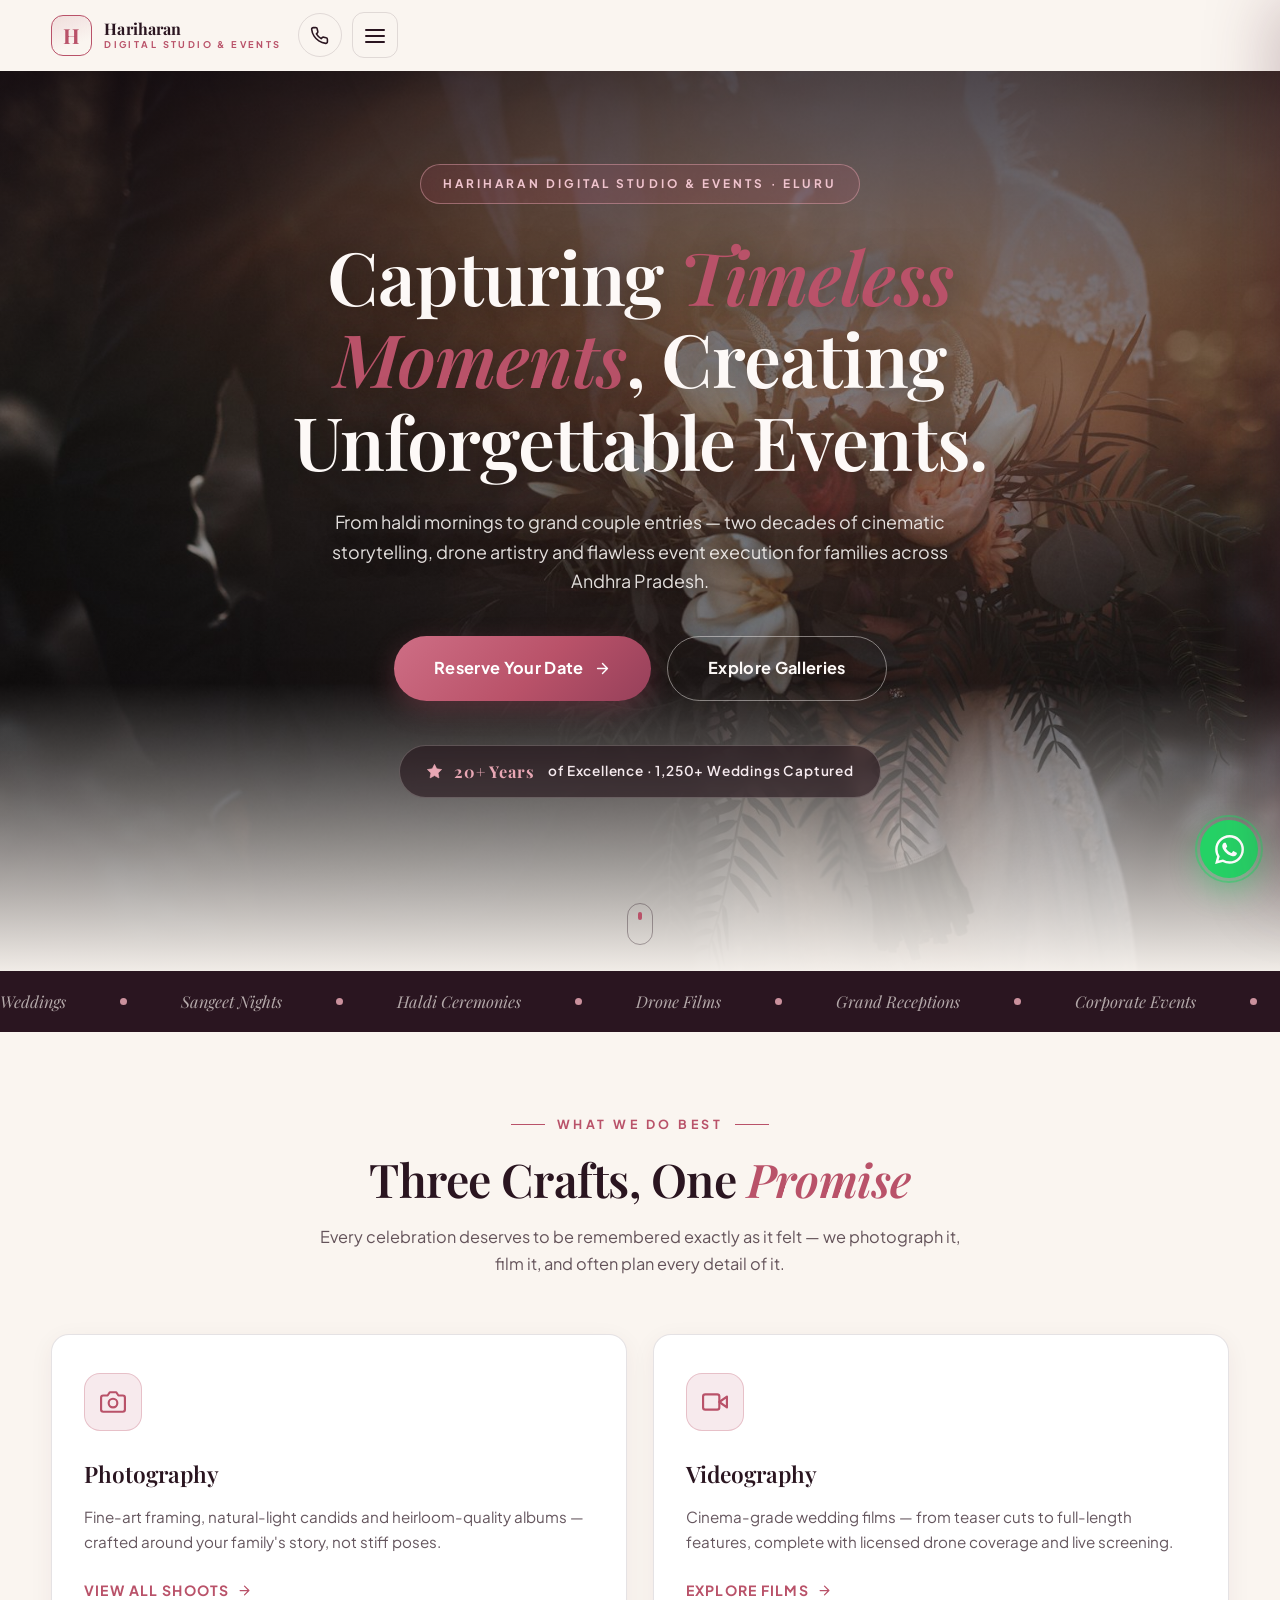
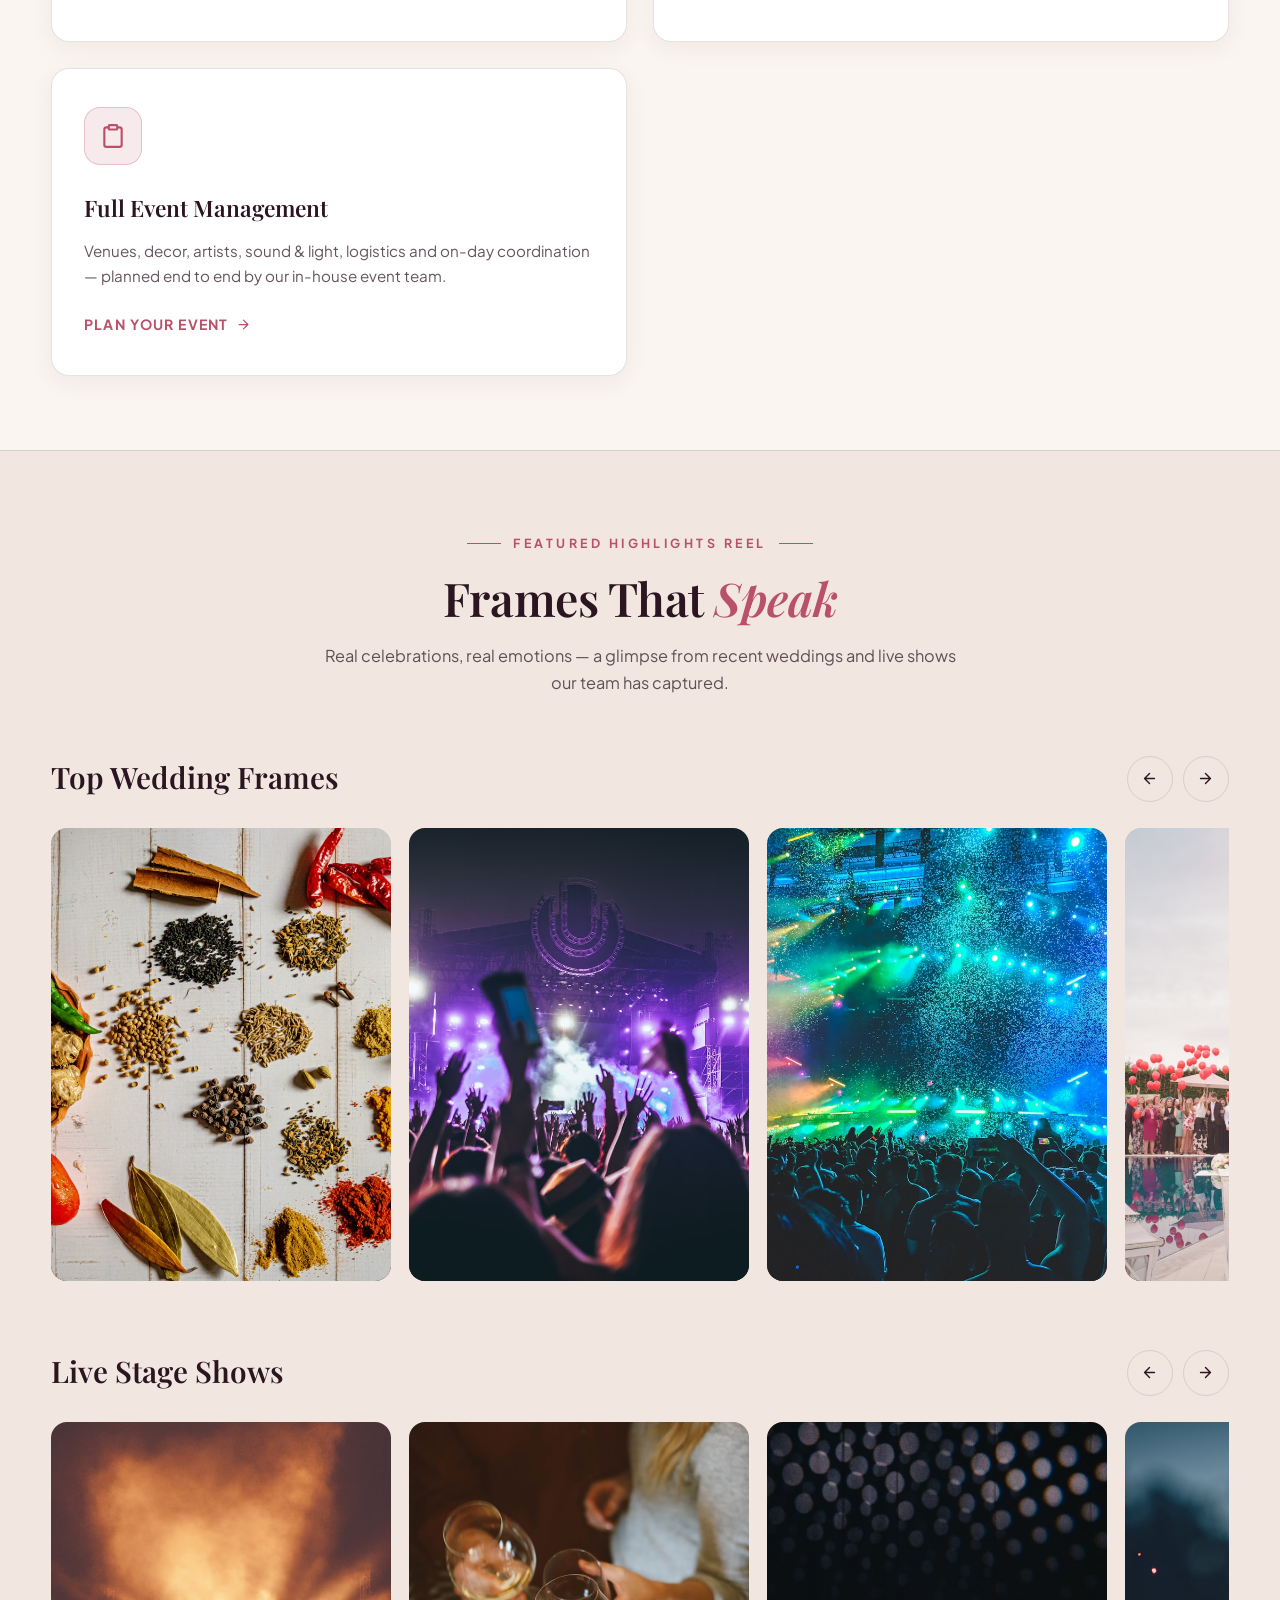
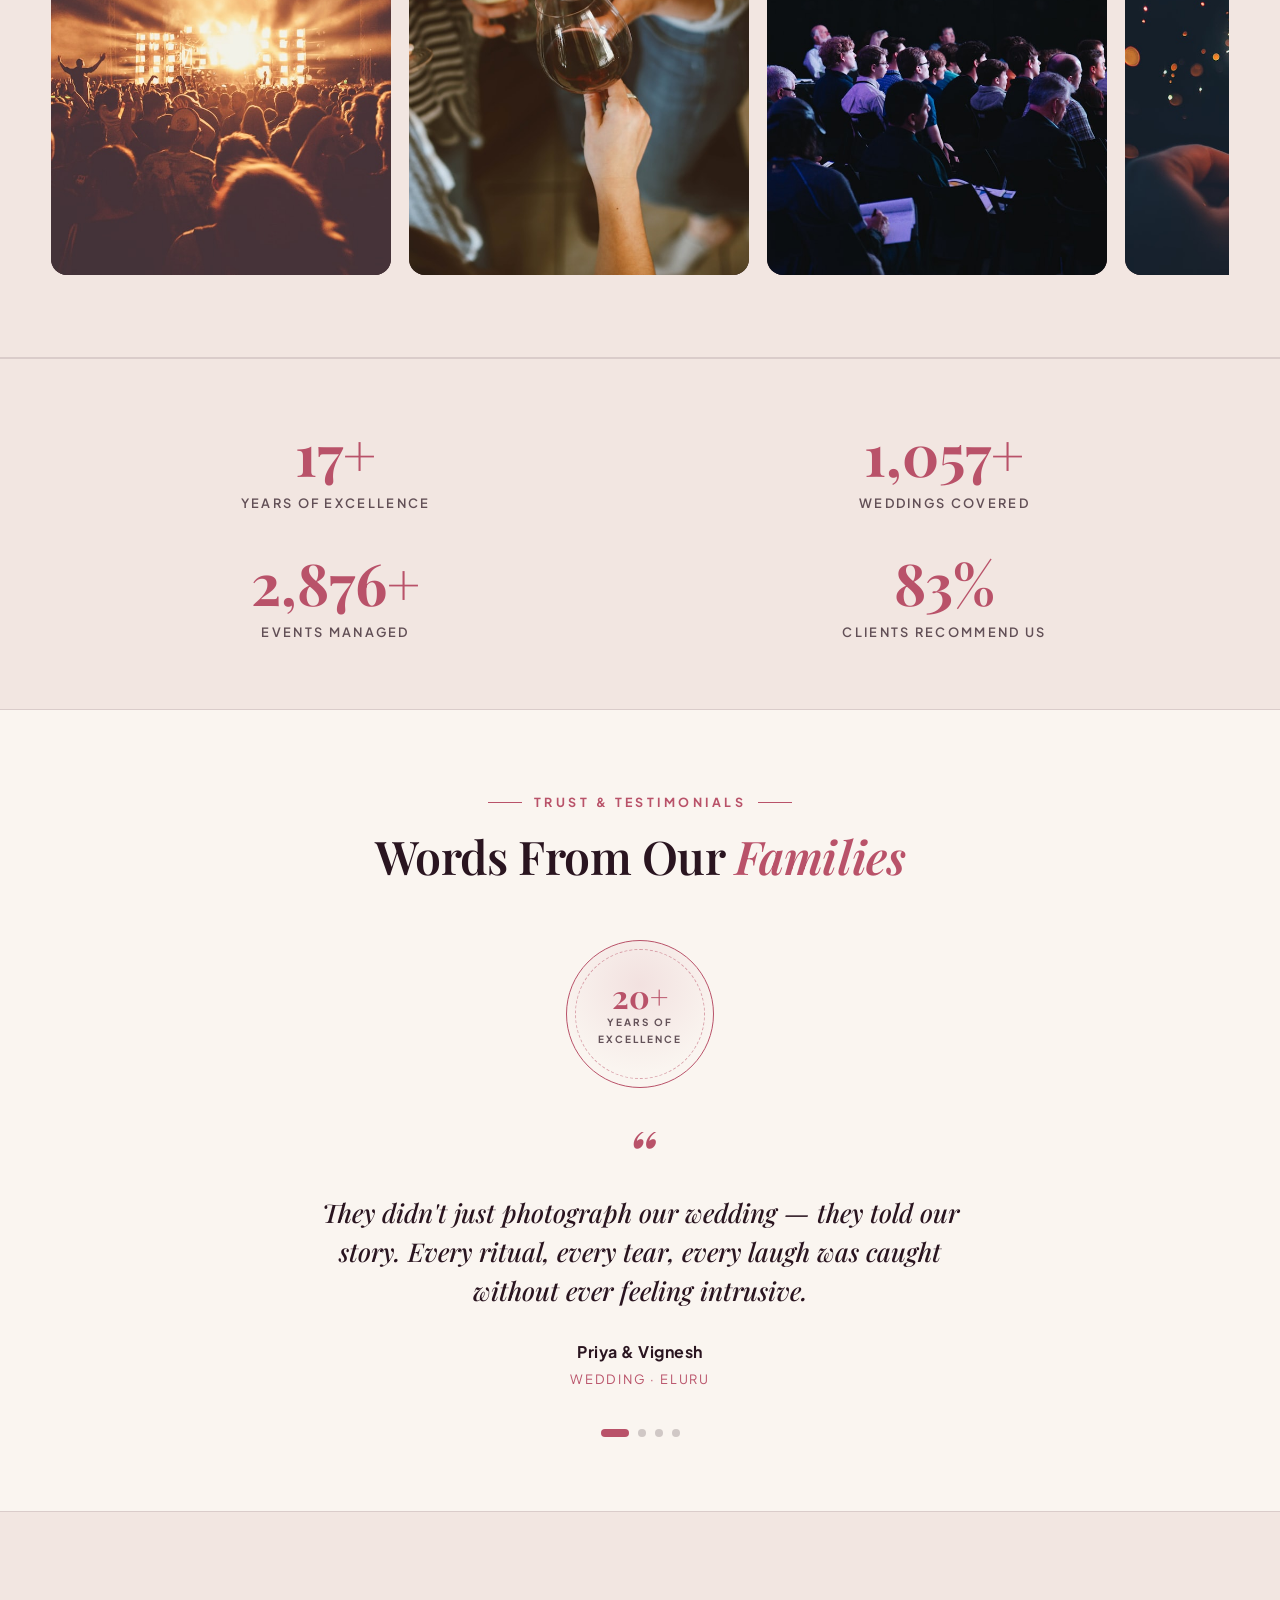
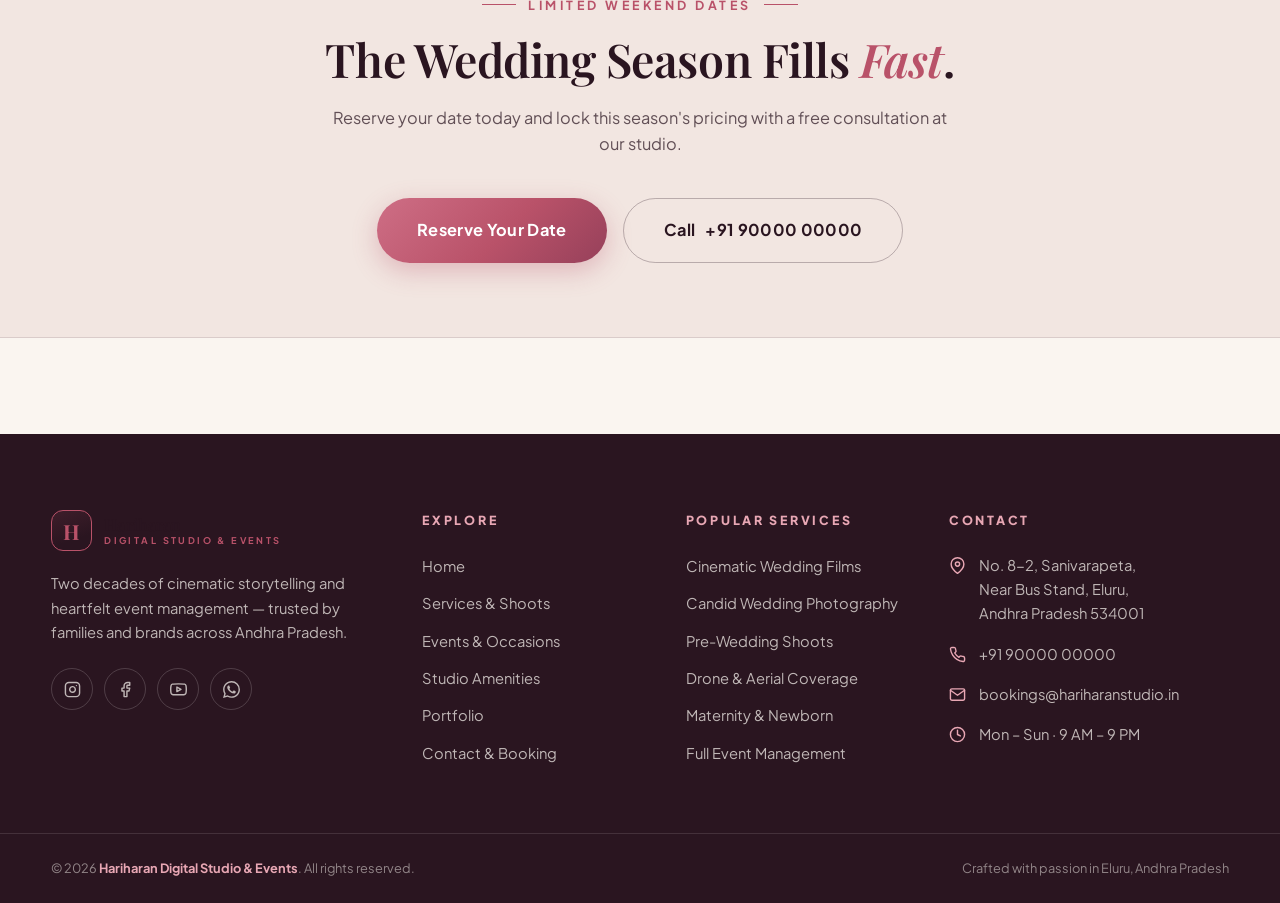
==== index.html @ 023037d1 "all" ====
<!DOCTYPE html>
<html lang="en">
<head>
<meta charset="UTF-8">
<meta name="viewport" content="width=device-width, initial-scale=1">
<meta name="theme-color" content="#FAF5F0">
<title>Hariharan Digital Studio &amp; Events | Wedding Photography, Films &amp; Event Management</title>
<meta name="description" content="Award-winning wedding photography, cinematic videography and full-scale event management in Eluru. 20+ years of capturing timeless moments across Andhra Pradesh.">
<link rel="icon" href="data:image/svg+xml,%3Csvg xmlns=%27http://www.w3.org/2000/svg%27 viewBox=%270 0 64 64%27%3E%3Crect width=%2764%27 height=%2764%27 rx=%2714%27 fill=%27%23FAF5F0%27/%3E%3Ctext x=%2732%27 y=%2745%27 font-family=%27Georgia%27 font-size=%2738%27 fill=%27%23B95269%27 text-anchor=%27middle%27%3EH%3C/text%3E%3C/svg%3E">
<link rel="preconnect" href="https://fonts.googleapis.com">
<link rel="preconnect" href="https://fonts.gstatic.com" crossorigin>
<link href="https://fonts.googleapis.com/css2?family=Playfair+Display:ital,wght@0,500;0,600;0,700;0,800;1,500;1,600&amp;family=Plus+Jakarta+Sans:wght@300;400;500;600;700;800&amp;display=swap" rel="stylesheet">
<link rel="stylesheet" href="css/style.css">
</head>
<body>
<a class="skip-link" href="#main">Skip to content</a>

<header class="site-header" id="siteHeader">
  <div class="container header-inner">
    <a href="index.html" class="brand" aria-label="Hariharan Digital Studio and Events, home">
      <span class="brand-mark">H</span>
      <span class="brand-text"><b>Hariharan</b><span>Digital Studio &amp; Events</span></span>
    </a>
    <nav class="main-nav" id="mainNav" aria-label="Primary navigation">
      <ul>
        <li><a class="nav-link active" href="index.html" aria-current="page">Home</a></li>
        <li><a class="nav-link" href="services.html">Services &amp; Shoots</a></li>
        <li><a class="nav-link" href="events.html">Events &amp; Occasions</a></li>
        <li><a class="nav-link" href="amenities.html">Studio Amenities</a></li>
        <li><a class="nav-link" href="portfolio.html">Portfolio</a></li>
        <li><a class="nav-link" href="contact.html">Contact</a></li>
      </ul>
      <a href="contact.html" class="btn btn-gold nav-cta">Book / Inquire Now</a>
    </nav>
    <div class="header-actions">
      <a href="#" class="icon-btn call-btn js-tel" aria-label="Call Hariharan Digital Studio">
        <svg viewBox="0 0 24 24" fill="none" stroke="currentColor" stroke-width="2" stroke-linecap="round" stroke-linejoin="round"><path d="M22 16.92v3a2 2 0 0 1-2.18 2 19.79 19.79 0 0 1-8.63-3.07 19.5 19.5 0 0 1-6-6 19.79 19.79 0 0 1-3.07-8.67A2 2 0 0 1 4.11 2h3a2 2 0 0 1 2 1.72 12.84 12.84 0 0 0 .7 2.81 2 2 0 0 1-.45 2.11L8.09 9.91a16 16 0 0 0 6 6l1.27-1.27a2 2 0 0 1 2.11-.45 12.84 12.84 0 0 0 2.81.7A2 2 0 0 1 22 16.92z"/></svg>
      </a>
      <button class="nav-toggle" id="navToggle" aria-expanded="false" aria-controls="mainNav" aria-label="Open menu">
        <span></span><span></span><span></span>
      </button>
    </div>
  </div>
</header>
<div class="drawer-overlay" id="drawerOverlay"></div>

<main id="main">

  <section class="hero">
    <div class="hero-media" aria-hidden="true">
      <video autoplay muted loop playsinline poster="assets/images/hero-poster.jpg">
        <source src="assets/videos/hero-reel.mp4" type="video/mp4">
      </video>
    </div>
    <div class="hero-vignette"></div>
    <div class="container hero-inner">
      <span class="hero-kicker reveal in">Hariharan Digital Studio &amp; Events · Eluru</span>
      <h1 class="hero-title reveal in d1">Capturing <em class="gold-i">Timeless Moments</em>, Creating Unforgettable Events.</h1>
      <p class="hero-sub reveal in d2">From haldi mornings to grand couple entries — two decades of cinematic storytelling, drone artistry and flawless event execution for families across Andhra Pradesh.</p>
      <div class="hero-ctas reveal in d3">
        <a href="contact.html" class="btn btn-gold btn-lg">Reserve Your Date
          <svg viewBox="0 0 24 24" fill="none" stroke="currentColor" stroke-width="2" stroke-linecap="round" stroke-linejoin="round"><path d="M5 12h14M12 5l7 7-7 7"/></svg>
        </a>
        <a href="portfolio.html" class="btn btn-outline btn-lg">Explore Galleries</a>
      </div>
      <div class="reveal in d4">
        <span class="exp-badge">
          <svg viewBox="0 0 24 24" fill="currentColor" stroke="currentColor" stroke-width="1"><polygon points="12 2 15.09 8.26 22 9.27 17 14.14 18.18 21.02 12 17.77 5.82 21.02 7 14.14 2 9.27 8.91 8.26 12 2"/></svg>
          <b>20+ Years</b>&nbsp;of Excellence · 1,250+ Weddings Captured
        </span>
      </div>
    </div>
    <span class="scroll-cue" aria-hidden="true"></span>
  </section>

  <div class="ticker" aria-hidden="true">
    <div class="ticker-track">
      <span>Weddings</span><span>Sangeet Nights</span><span>Haldi Ceremonies</span><span>Drone Films</span><span>Grand Receptions</span><span>Corporate Events</span><span>Maternity Journeys</span><span>Newborn Smiles</span><span>Stage Shows</span>
      <span>Weddings</span><span>Sangeet Nights</span><span>Haldi Ceremonies</span><span>Drone Films</span><span>Grand Receptions</span><span>Corporate Events</span><span>Maternity Journeys</span><span>Newborn Smiles</span><span>Stage Shows</span>
    </div>
  </div>

  <section class="section">
    <div class="container">
      <div class="section-head center reveal">
        <span class="eyebrow">What We Do Best</span>
        <h2 class="section-title">Three Crafts, One <em class="gold-i">Promise</em></h2>
        <p class="section-sub">Every celebration deserves to be remembered exactly as it felt — we photograph it, film it, and often plan every detail of it.</p>
      </div>
      <div class="grid-3">
        <article class="card svc-card reveal">
          <span class="svc-icon">
            <svg viewBox="0 0 24 24" fill="none" stroke="currentColor" stroke-width="2" stroke-linecap="round" stroke-linejoin="round"><path d="M23 19a2 2 0 0 1-2 2H3a2 2 0 0 1-2-2V8a2 2 0 0 1 2-2h4l2-3h6l2 3h4a2 2 0 0 1 2 2z"/><circle cx="12" cy="13" r="4"/></svg>
          </span>
          <h3>Photography</h3>
          <p>Fine-art framing, natural-light candids and heirloom-quality albums — crafted around your family's story, not stiff poses.</p>
          <a class="link-arrow" href="services.html">View all shoots <svg viewBox="0 0 24 24" fill="none" stroke="currentColor" stroke-width="2" stroke-linecap="round" stroke-linejoin="round"><path d="M5 12h14M12 5l7 7-7 7"/></svg></a>
        </article>
        <article class="card svc-card reveal d1">
          <span class="svc-icon">
            <svg viewBox="0 0 24 24" fill="none" stroke="currentColor" stroke-width="2" stroke-linecap="round" stroke-linejoin="round"><polygon points="23 7 16 12 23 17 23 7"/><rect x="1" y="5" width="15" height="14" rx="2"/></svg>
          </span>
          <h3>Videography</h3>
          <p>Cinema-grade wedding films — from teaser cuts to full-length features, complete with licensed drone coverage and live screening.</p>
          <a class="link-arrow" href="services.html">Explore films <svg viewBox="0 0 24 24" fill="none" stroke="currentColor" stroke-width="2" stroke-linecap="round" stroke-linejoin="round"><path d="M5 12h14M12 5l7 7-7 7"/></svg></a>
        </article>
        <article class="card svc-card reveal d2">
          <span class="svc-icon">
            <svg viewBox="0 0 24 24" fill="none" stroke="currentColor" stroke-width="2" stroke-linecap="round" stroke-linejoin="round"><path d="M16 4h2a2 2 0 0 1 2 2v14a2 2 0 0 1-2 2H6a2 2 0 0 1-2-2V6a2 2 0 0 1 2-2h2"/><rect x="8" y="2" width="8" height="4" rx="1"/></svg>
          </span>
          <h3>Full Event Management</h3>
          <p>Venues, decor, artists, sound &amp; light, logistics and on-day coordination — planned end to end by our in-house event team.</p>
          <a class="link-arrow" href="events.html">Plan your event <svg viewBox="0 0 24 24" fill="none" stroke="currentColor" stroke-width="2" stroke-linecap="round" stroke-linejoin="round"><path d="M5 12h14M12 5l7 7-7 7"/></svg></a>
        </article>
      </div>
    </div>
  </section>

  <section class="section alt">
    <div class="container">
      <div class="section-head center reveal">
        <span class="eyebrow">Featured Highlights Reel</span>
        <h2 class="section-title">Frames That <em class="gold-i">Speak</em></h2>
        <p class="section-sub">Real celebrations, real emotions — a glimpse from recent weddings and live shows our team has captured.</p>
      </div>

      <div class="reel-block reveal" data-reel>
        <div class="row-head">
          <h3>Top Wedding Frames</h3>
          <div class="row-nav">
            <button class="rn-btn rn-prev" aria-label="Previous frames"><svg viewBox="0 0 24 24" fill="none" stroke="currentColor" stroke-width="2" stroke-linecap="round" stroke-linejoin="round"><path d="M19 12H5M12 19l-7-7 7-7"/></svg></button>
            <button class="rn-btn rn-next" aria-label="Next frames"><svg viewBox="0 0 24 24" fill="none" stroke="currentColor" stroke-width="2" stroke-linecap="round" stroke-linejoin="round"><path d="M5 12h14M12 5l7 7-7 7"/></svg></button>
          </div>
        </div>
        <div class="reel-track">
          <figure class="reel-item ph" data-label="Drop photo here"><img src="assets/images/home/wedding-01.jpg" alt="Bride during haldi ceremony" loading="lazy"><figcaption class="reel-cap"><small>Haldi Morning</small><b>Golden Hour Glow</b></figcaption></figure>
          <figure class="reel-item ph" data-label="Drop photo here"><img src="assets/images/home/wedding-02.jpg" alt="Grand couple entry with cold pyros" loading="lazy"><figcaption class="reel-cap"><small>Grand Entry</small><b>The Big Reveal</b></figcaption></figure>
          <figure class="reel-item ph" data-label="Drop photo here"><img src="assets/images/home/wedding-03.jpg" alt="Sangeet night dance performance" loading="lazy"><figcaption class="reel-cap"><small>Sangeet Night</small><b>Dance Till Dawn</b></figcaption></figure>
          <figure class="reel-item ph" data-label="Drop photo here"><img src="assets/images/home/wedding-04.jpg" alt="Exchange of rings at engagement" loading="lazy"><figcaption class="reel-cap"><small>The Vows</small><b>Sacred Promises</b></figcaption></figure>
          <figure class="reel-item ph" data-label="Drop photo here"><img src="assets/images/home/wedding-05.jpg" alt="Reception stage decor" loading="lazy"><figcaption class="reel-cap"><small>Reception</small><b>A Night to Remember</b></figcaption></figure>
          <figure class="reel-item ph" data-label="Drop photo here"><img src="assets/images/home/wedding-06.jpg" alt="Drone shot of wedding venue" loading="lazy"><figcaption class="reel-cap"><small>From Above</small><b>Lakeside Mandap</b></figcaption></figure>
        </div>
      </div>

      <div class="reel-block reveal" data-reel>
        <div class="row-head">
          <h3>Live Stage Shows</h3>
          <div class="row-nav">
            <button class="rn-btn rn-prev" aria-label="Previous shows"><svg viewBox="0 0 24 24" fill="none" stroke="currentColor" stroke-width="2" stroke-linecap="round" stroke-linejoin="round"><path d="M19 12H5M12 19l-7-7 7-7"/></svg></button>
            <button class="rn-btn rn-next" aria-label="Next shows"><svg viewBox="0 0 24 24" fill="none" stroke="currentColor" stroke-width="2" stroke-linecap="round" stroke-linejoin="round"><path d="M5 12h14M12 5l7 7-7 7"/></svg></button>
          </div>
        </div>
        <div class="reel-track">
          <figure class="reel-item ph" data-label="Drop photo here"><img src="assets/images/home/stage-01.jpg" alt="Live concert stage lighting" loading="lazy"><figcaption class="reel-cap"><small>Concert</small><b>Front Row Energy</b></figcaption></figure>
          <figure class="reel-item ph" data-label="Drop photo here"><img src="assets/images/home/stage-02.jpg" alt="Cultural dance performance" loading="lazy"><figcaption class="reel-cap"><small>Cultural Fest</small><b>Classical Grace</b></figcaption></figure>
          <figure class="reel-item ph" data-label="Drop photo here"><img src="assets/images/home/stage-03.jpg" alt="Corporate annual day stage" loading="lazy"><figcaption class="reel-cap"><small>Annual Day</small><b>Corporate Gala</b></figcaption></figure>
          <figure class="reel-item ph" data-label="Drop photo here"><img src="assets/images/home/stage-04.jpg" alt="New year fireworks celebration" loading="lazy"><figcaption class="reel-cap"><small>New Year Eve</small><b>Countdown Fireworks</b></figcaption></figure>
          <figure class="reel-item ph" data-label="Drop photo here"><img src="assets/images/home/stage-05.jpg" alt="Music show crowd" loading="lazy"><figcaption class="reel-cap"><small>Music Show</small><b>Hands in the Air</b></figcaption></figure>
          <figure class="reel-item ph" data-label="Drop photo here"><img src="assets/images/home/stage-06.jpg" alt="Magic show performance" loading="lazy"><figcaption class="reel-cap"><small>Magic Show</small><b>Wonder Unfolds</b></figcaption></figure>
        </div>
      </div>
    </div>
  </section>

  <section class="stats-band">
    <div class="container stats-grid">
      <div class="stat reveal"><div class="stat-num" data-count="20" data-suffix="+">0</div><div class="stat-label">Years of Excellence</div></div>
      <div class="stat reveal d1"><div class="stat-num" data-count="1250" data-suffix="+">0</div><div class="stat-label">Weddings Covered</div></div>
      <div class="stat reveal d2"><div class="stat-num" data-count="3400" data-suffix="+">0</div><div class="stat-label">Events Managed</div></div>
      <div class="stat reveal d3"><div class="stat-num" data-count="98" data-suffix="%">0</div><div class="stat-label">Clients Recommend Us</div></div>
    </div>
  </section>

  <section class="section">
    <div class="container">
      <div class="section-head center reveal">
        <span class="eyebrow">Trust &amp; Testimonials</span>
        <h2 class="section-title">Words From Our <em class="gold-i">Families</em></h2>
      </div>
      <div class="t-wrap reveal">
        <div class="badge-medal"><b>20+</b><span>Years of<br>Excellence</span></div>
        <div class="t-viewport">
          <div class="t-track">
            <div class="t-slide">
              <blockquote>They didn't just photograph our wedding — they told our story. Every ritual, every tear, every laugh was caught without ever feeling intrusive.</blockquote>
              <cite><b>Priya &amp; Vignesh</b><span>Wedding · Eluru</span></cite>
            </div>
            <div class="t-slide">
              <blockquote>Flawless coverage of our company annual day. Three cameras, a drone and zero missed moments — the highlight film had our whole office cheering.</blockquote>
              <cite><b>Ramesh Menon</b><span>Annual Day · Corporate Client</span></cite>
            </div>
            <div class="t-slide">
              <blockquote>The drone shots of our lakeside sangeet gave everyone goosebumps. Booking was easy, the team was punctual, and delivery was ahead of schedule.</blockquote>
              <cite><b>Divya &amp; Arun</b><span>Sangeet &amp; Reception · Vijayawada</span></cite>
            </div>
            <div class="t-slide">
              <blockquote>They arranged wheelchair seating for my mother-in-law and made sure the elders were comfortable through every function. That care means everything.</blockquote>
              <cite><b>Mrs. Rajalakshmi</b><span>60th Anniversary · Eluru</span></cite>
            </div>
          </div>
        </div>
        <div class="t-dots" role="tablist" aria-label="Choose testimonial"></div>
      </div>
    </div>
  </section>

  <section class="section alt center">
    <div class="container reveal">
      <span class="eyebrow">Limited Weekend Dates</span>
      <h2 class="section-title">The Wedding Season Fills <em class="gold-i">Fast</em>.</h2>
      <p class="section-sub">Reserve your date today and lock this season's pricing with a free consultation at our studio.</p>
      <div class="hero-ctas">
        <a href="contact.html" class="btn btn-gold btn-lg">Reserve Your Date</a>
        <a href="tel:+919000000000" class="btn btn-outline btn-lg js-tel">Call <span data-phone></span></a>
      </div>
    </div>
  </section>

</main>

<footer class="footer">
  <div class="container footer-grid">
    <div class="f-brand">
      <a href="index.html" class="brand">
        <span class="brand-mark">H</span>
        <span class="brand-text"><b>Hariharan</b><span>Digital Studio &amp; Events</span></span>
      </a>
      <p>Two decades of cinematic storytelling and heartfelt event management — trusted by families and brands across Andhra Pradesh.</p>
      <div class="socials">
        <a href="#" aria-label="Instagram"><svg viewBox="0 0 24 24" fill="none" stroke="currentColor" stroke-width="2" stroke-linecap="round" stroke-linejoin="round"><rect x="2" y="2" width="20" height="20" rx="5"/><path d="M16 11.37A4 4 0 1 1 12.63 8 4 4 0 0 1 16 11.37z"/><line x1="17.5" y1="6.5" x2="17.51" y2="6.5"/></svg></a>
        <a href="#" aria-label="Facebook"><svg viewBox="0 0 24 24" fill="none" stroke="currentColor" stroke-width="2" stroke-linecap="round" stroke-linejoin="round"><path d="M18 2h-3a5 5 0 0 0-5 5v3H7v4h3v8h4v-8h3l1-4h-4V7a1 1 0 0 1 1-1h3z"/></svg></a>
        <a href="#" aria-label="YouTube"><svg viewBox="0 0 24 24" fill="none" stroke="currentColor" stroke-width="2" stroke-linecap="round" stroke-linejoin="round"><path d="M22.54 6.42a2.78 2.78 0 0 0-1.94-2C18.88 4 12 4 12 4s-6.88 0-8.6.46a2.78 2.78 0 0 0-1.94 2A29 29 0 0 0 1 11.75a29 29 0 0 0 .46 5.33A2.78 2.78 0 0 0 3.4 19c1.72.46 8.6.46 8.6.46s6.88 0 8.6-.46a2.78 2.78 0 0 0 1.94-1.92 29 29 0 0 0 .46-5.33 29 29 0 0 0-.46-5.33z"/><polygon points="9.75 15.02 15.5 11.75 9.75 8.48 9.75 15.02"/></svg></a>
        <a href="#" class="js-wa" target="_blank" rel="noopener" aria-label="WhatsApp"><svg viewBox="0 0 24 24" fill="currentColor"><path d="M17.472 14.382c-.297-.149-1.758-.867-2.03-.967-.273-.099-.471-.148-.67.15-.197.297-.767.966-.94 1.164-.173.199-.347.223-.644.075-.297-.15-1.255-.463-2.39-1.475-.883-.788-1.48-1.761-1.653-2.059-.173-.297-.018-.458.13-.606.134-.133.298-.347.446-.52.149-.174.198-.298.298-.497.099-.198.05-.371-.025-.52-.075-.149-.669-1.612-.916-2.207-.242-.579-.487-.5-.669-.51-.173-.008-.371-.01-.57-.01-.198 0-.52.074-.792.372-.272.297-1.04 1.016-1.04 2.479 0 1.462 1.065 2.875 1.213 3.074.149.198 2.096 3.2 5.077 4.487.709.306 1.262.489 1.694.625.712.227 1.36.195 1.871.118.571-.085 1.758-.719 2.006-1.413.248-.694.248-1.289.173-1.413-.074-.124-.272-.198-.57-.347m-5.421 7.403h-.004a9.87 9.87 0 0 1-5.031-1.378l-.361-.214-3.741.982.998-3.648-.235-.374a9.86 9.86 0 0 1-1.51-5.26c.001-5.45 4.436-9.884 9.888-9.884 2.64 0 5.122 1.03 6.988 2.898a9.825 9.825 0 0 1 2.893 6.994c-.003 5.45-4.437 9.884-9.885 9.884m8.413-18.297A11.815 11.815 0 0 0 12.05 0C5.495 0 .16 5.335.157 11.892c0 2.096.547 4.142 1.588 5.945L.057 24l6.305-1.654a11.882 11.882 0 0 0 5.683 1.448h.005c6.554 0 11.89-5.335 11.893-11.893a11.821 11.821 0 0 0-3.48-8.413Z"/></svg></a>
      </div>
    </div>
    <div class="f-col">
      <h4>Explore</h4>
      <ul class="f-links">
        <li><a href="index.html">Home</a></li>
        <li><a href="services.html">Services &amp; Shoots</a></li>
        <li><a href="events.html">Events &amp; Occasions</a></li>
        <li><a href="amenities.html">Studio Amenities</a></li>
        <li><a href="portfolio.html">Portfolio</a></li>
        <li><a href="contact.html">Contact &amp; Booking</a></li>
      </ul>
    </div>
    <div class="f-col">
      <h4>Popular Services</h4>
      <ul class="f-links">
        <li><a href="services.html">Cinematic Wedding Films</a></li>
        <li><a href="services.html">Candid Wedding Photography</a></li>
        <li><a href="services.html">Pre-Wedding Shoots</a></li>
        <li><a href="services.html">Drone &amp; Aerial Coverage</a></li>
        <li><a href="services.html">Maternity &amp; Newborn</a></li>
        <li><a href="events.html">Full Event Management</a></li>
      </ul>
    </div>
    <div class="f-col">
      <h4>Contact</h4>
      <ul class="f-contact">
        <li><svg viewBox="0 0 24 24" fill="none" stroke="currentColor" stroke-width="2" stroke-linecap="round" stroke-linejoin="round"><path d="M21 10c0 7-9 13-9 13s-9-6-9-13a9 9 0 0 1 18 0z"/><circle cx="12" cy="10" r="3"/></svg><span>No. 8-2, Sanivarapeta,<br>Near Bus Stand, Eluru,<br>Andhra Pradesh 534001</span></li>
        <li><svg viewBox="0 0 24 24" fill="none" stroke="currentColor" stroke-width="2" stroke-linecap="round" stroke-linejoin="round"><path d="M22 16.92v3a2 2 0 0 1-2.18 2 19.79 19.79 0 0 1-8.63-3.07 19.5 19.5 0 0 1-6-6 19.79 19.79 0 0 1-3.07-8.67A2 2 0 0 1 4.11 2h3a2 2 0 0 1 2 1.72 12.84 12.84 0 0 0 .7 2.81 2 2 0 0 1-.45 2.11L8.09 9.91a16 16 0 0 0 6 6l1.27-1.27a2 2 0 0 1 2.11-.45 12.84 12.84 0 0 0 2.81.7A2 2 0 0 1 22 16.92z"/></svg><a href="#" class="js-tel"><span data-phone></span></a></li>
        <li><svg viewBox="0 0 24 24" fill="none" stroke="currentColor" stroke-width="2" stroke-linecap="round" stroke-linejoin="round"><rect x="2" y="4" width="20" height="16" rx="2"/><polyline points="22,6 12,13 2,6"/></svg><a href="#" class="js-mail">bookings@hariharanstudio.in</a></li>
        <li><svg viewBox="0 0 24 24" fill="none" stroke="currentColor" stroke-width="2" stroke-linecap="round" stroke-linejoin="round"><circle cx="12" cy="12" r="10"/><polyline points="12 6 12 12 16 14"/></svg><span>Mon – Sun · 9 AM – 9 PM</span></li>
      </ul>
    </div>
  </div>
  <div class="f-bottom">
    <div class="container" style="display:flex;justify-content:space-between;flex-wrap:wrap;gap:12px">
      <span>© <span id="year"></span> <b>Hariharan Digital Studio &amp; Events</b>. All rights reserved.</span>
      <span>Crafted with passion in Eluru, Andhra Pradesh</span>
    </div>
  </div>
</footer>

<a class="wa-float js-wa" href="#" target="_blank" rel="noopener" aria-label="Chat with us on WhatsApp">
  <svg viewBox="0 0 24 24" fill="currentColor"><path d="M17.472 14.382c-.297-.149-1.758-.867-2.03-.967-.273-.099-.471-.148-.67.15-.197.297-.767.966-.94 1.164-.173.199-.347.223-.644.075-.297-.15-1.255-.463-2.39-1.475-.883-.788-1.48-1.761-1.653-2.059-.173-.297-.018-.458.13-.606.134-.133.298-.347.446-.52.149-.174.198-.298.298-.497.099-.198.05-.371-.025-.52-.075-.149-.669-1.612-.916-2.207-.242-.579-.487-.5-.669-.51-.173-.008-.371-.01-.57-.01-.198 0-.52.074-.792.372-.272.297-1.04 1.016-1.04 2.479 0 1.462 1.065 2.875 1.213 3.074.149.198 2.096 3.2 5.077 4.487.709.306 1.262.489 1.694.625.712.227 1.36.195 1.871.118.571-.085 1.758-.719 2.006-1.413.248-.694.248-1.289.173-1.413-.074-.124-.272-.198-.57-.347m-5.421 7.403h-.004a9.87 9.87 0 0 1-5.031-1.378l-.361-.214-3.741.982.998-3.648-.235-.374a9.86 9.86 0 0 1-1.51-5.26c.001-5.45 4.436-9.884 9.888-9.884 2.64 0 5.122 1.03 6.988 2.898a9.825 9.825 0 0 1 2.893 6.994c-.003 5.45-4.437 9.884-9.885 9.884m8.413-18.297A11.815 11.815 0 0 0 12.05 0C5.495 0 .16 5.335.157 11.892c0 2.096.547 4.142 1.588 5.945L.057 24l6.305-1.654a11.882 11.882 0 0 0 5.683 1.448h.005c6.554 0 11.89-5.335 11.893-11.893a11.821 11.821 0 0 0-3.48-8.413Z"/></svg>
</a>

<script src="js/main.js"></script>
<script src="js/home.js"></script>
</body>
</html>
---- css/style.css ----
:root{
  --bg:#FAF5F0;
  --bg-alt:#F2E6E1;
  --card:#FFFFFF;
  --card-2:#FBEEE9;
  --gold:#B95269;
  --gold-deep:#96405A;
  --gold-soft:rgba(185,82,105,.12);
  --ink:#2A1520;
  --ink-dim:rgba(42,21,32,.72);
  --ink-faint:rgba(42,21,32,.5);
  --line:rgba(42,21,32,.12);
  --serif:'Playfair Display',Georgia,'Times New Roman',serif;
  --sans:'Plus Jakarta Sans','Segoe UI',system-ui,sans-serif;
  --radius:18px;
  --shadow:0 24px 50px rgba(93,42,58,.14);
  --ease:cubic-bezier(.22,.61,.36,1);
}
*{margin:0;padding:0;box-sizing:border-box}
html{scroll-behavior:smooth}
body{
  font-family:var(--sans);
  background:var(--bg);
  color:var(--ink);
  line-height:1.65;
  font-size:16px;
  -webkit-font-smoothing:antialiased;
  overflow-x:hidden;
}
body.no-scroll{overflow:hidden}
img{max-width:100%;display:block}
a{color:inherit;text-decoration:none}
ul{list-style:none}
button{font-family:inherit;background:none;border:none;color:inherit;cursor:pointer}
::selection{background:var(--gold);color:#fff}
::-webkit-scrollbar{width:10px;height:10px}
::-webkit-scrollbar-track{background:#F2E6E1}
::-webkit-scrollbar-thumb{background:#D9B3BC;border-radius:6px}
::-webkit-scrollbar-thumb:hover{background:var(--gold-deep)}
:focus-visible{outline:2px solid var(--gold);outline-offset:3px;border-radius:4px}

.skip-link{
  position:absolute;top:-60px;left:16px;z-index:200;
  background:var(--gold);color:#fff;padding:10px 18px;border-radius:8px;
  font-weight:700;transition:top .25s var(--ease);
}
.skip-link:focus{top:14px}

.container{width:min(1200px,92%);margin-inline:auto}
.section{padding:96px 0}
.section.alt{background:var(--bg-alt);border-block:1px solid var(--line)}
.center{text-align:center}

.eyebrow{
  display:inline-flex;align-items:center;gap:12px;
  color:var(--gold);font-size:.78rem;font-weight:700;
  letter-spacing:.28em;text-transform:uppercase;margin-bottom:18px;
}
.eyebrow::before{content:"";width:34px;height:1px;background:var(--gold)}
.eyebrow::after{content:"";width:34px;height:1px;background:var(--gold)}
.section-title{
  font-family:var(--serif);font-weight:600;
  font-size:clamp(2rem,4vw,2.9rem);line-height:1.15;
  letter-spacing:-.01em;
}
.gold-i{font-style:italic;color:var(--gold)}
.section-sub{color:var(--ink-dim);max-width:640px;margin:18px auto 0;font-size:1.02rem}
.section-head{margin-bottom:56px}

.btn{
  display:inline-flex;align-items:center;justify-content:center;gap:10px;
  padding:15px 32px;border-radius:999px;
  font-weight:700;font-size:.95rem;letter-spacing:.02em;
  transition:transform .3s var(--ease),box-shadow .3s var(--ease),background .3s,color .3s,border-color .3s;
  will-change:transform;
}
.btn svg{width:17px;height:17px}
.btn-gold{
  background:linear-gradient(135deg,#CE6E85,var(--gold) 55%,#96405A);
  color:#fff;
  box-shadow:0 8px 26px rgba(185,82,105,.32);
}
.btn-gold:hover{transform:translateY(-3px);box-shadow:0 14px 34px rgba(185,82,105,.45)}
.btn-outline{border:1px solid rgba(42,21,32,.28);color:var(--ink)}
.btn-outline:hover{border-color:var(--gold);color:var(--gold);transform:translateY(-3px)}
.btn-lg{padding:18px 40px;font-size:1.02rem}
.link-arrow{
  display:inline-flex;align-items:center;gap:8px;
  color:var(--gold);font-weight:700;font-size:.88rem;letter-spacing:.08em;text-transform:uppercase;
}
.link-arrow svg{width:15px;height:15px;transition:transform .3s var(--ease)}
.link-arrow:hover svg{transform:translateX(5px)}

.site-header{
  position:sticky;top:0;z-index:100;
  transition:background .35s var(--ease),box-shadow .35s,border-color .35s;
  border-bottom:1px solid transparent;
}
.site-header.scrolled{
  background:rgba(250,245,240,.9);
  -webkit-backdrop-filter:blur(14px);backdrop-filter:blur(14px);
  border-bottom-color:var(--line);
  box-shadow:0 10px 30px rgba(93,42,58,.1);
}
.header-inner{display:flex;align-items:center;gap:24px;height:78px}
.brand{display:flex;align-items:center;gap:12px;flex-shrink:0}
.brand-mark{
  width:44px;height:44px;display:grid;place-items:center;
  border:1.5px solid var(--gold);border-radius:12px;
  font-family:var(--serif);font-weight:700;font-size:1.4rem;color:var(--gold);
  background:linear-gradient(160deg,rgba(185,82,105,.14),transparent 70%);
}
.brand-text{display:flex;flex-direction:column;line-height:1.15;font-family:var(--serif)}
.brand-text b{font-size:1rem;font-weight:700;letter-spacing:.01em}
.brand-text span{font-family:var(--sans);font-size:.58rem;font-weight:700;letter-spacing:.26em;text-transform:uppercase;color:var(--gold)}
.brand-text b,.brand-text span{white-space:nowrap}
.main-nav{margin-left:auto;min-width:0;display:flex;align-items:center}
.main-nav ul{display:flex;align-items:center;gap:clamp(10px,1.8vw,26px)}
.nav-link{
  position:relative;font-size:clamp(.72rem,.65vw,.84rem);font-weight:600;letter-spacing:.03em;
  color:var(--ink-dim);padding:6px 0;transition:color .25s;
  white-space:nowrap;
}
.nav-link::after{
  content:"";position:absolute;left:0;bottom:-2px;width:0;height:2px;
  background:var(--gold);border-radius:2px;transition:width .3s var(--ease);
}
.nav-link:hover,.nav-link.active{color:var(--ink)}
.nav-link.active::after,.nav-link:hover::after{width:100%}
.nav-cta{margin-left:clamp(8px,1.2vw,26px);padding:clamp(8px,1vw,11px) clamp(14px,1.6vw,22px);font-size:clamp(.72rem,.6vw,.82rem);white-space:nowrap}
.header-actions{display:none;align-items:center;gap:10px}
.icon-btn{
  width:44px;height:44px;display:grid;place-items:center;
  border:1px solid var(--line);border-radius:50%;color:var(--ink);
  transition:border-color .25s,color .25s,transform .25s;
}
.icon-btn:hover{border-color:var(--gold);color:var(--gold)}
.icon-btn svg{width:19px;height:19px}
.call-btn{display:none}
.nav-toggle{
  width:46px;height:46px;position:relative;display:none;
  border:1px solid var(--line);border-radius:12px;
}
.nav-toggle span{
  position:absolute;left:12px;right:12px;height:2px;border-radius:2px;
  background:var(--ink);transition:all .3s var(--ease);
}
.nav-toggle span:nth-child(1){top:16px}
.nav-toggle span:nth-child(2){top:22px}
.nav-toggle span:nth-child(3){top:28px}
.nav-toggle.open span:nth-child(1){top:22px;transform:rotate(45deg);background:var(--gold)}
.nav-toggle.open span:nth-child(2){opacity:0}
.nav-toggle.open span:nth-child(3){top:22px;transform:rotate(-45deg);background:var(--gold)}

.drawer-overlay{
  position:fixed;inset:0;z-index:90;background:rgba(42,21,32,.45);
  opacity:0;visibility:hidden;transition:.35s;
  -webkit-backdrop-filter:blur(3px);backdrop-filter:blur(3px);
}
.drawer-overlay.show{opacity:1;visibility:visible}

.hero{
  position:relative;min-height:100svh;display:flex;align-items:center;
  overflow:hidden;
  background:
    radial-gradient(1100px 520px at 78% -8%,rgba(185,82,105,.25),transparent 62%),
    radial-gradient(900px 480px at 8% 108%,rgba(185,82,105,.14),transparent 60%),
    #2A1520;
}
.hero-media{position:absolute;inset:0;z-index:0}
.hero-media video{width:100%;height:100%;object-fit:cover}
.hero-vignette{
  position:absolute;inset:0;z-index:1;pointer-events:none;
  background:
    linear-gradient(180deg,rgba(20,8,14,.72) 0%,rgba(20,8,14,.30) 38%,rgba(20,8,14,.42) 68%,rgba(250,245,240,.96) 100%),
    radial-gradient(120% 90% at 50% 42%,transparent 52%,rgba(20,8,14,.55) 100%);
}
.hero-inner{position:relative;z-index:2;padding-top:40px;padding-bottom:120px;text-align:center}
.hero-kicker{
  display:inline-flex;align-items:center;gap:10px;
  padding:9px 22px;border:1px solid rgba(232,167,180,.45);border-radius:999px;
  background:rgba(185,82,105,.16);
  color:#F0C4CE;font-size:.74rem;font-weight:700;letter-spacing:.26em;text-transform:uppercase;
  margin-bottom:30px;
}
.hero-title{
  font-family:var(--serif);font-weight:600;
  font-size:clamp(2.5rem,6.2vw,4.6rem);
  line-height:1.12;letter-spacing:-.015em;max-width:19ch;margin-inline:auto;
  color:#FDF9F7;
  text-shadow:0 4px 40px rgba(0,0,0,.55);
}
.hero-sub{
  max-width:620px;margin:26px auto 0;color:rgba(253,249,247,.88);
  font-size:clamp(.98rem,1.4vw,1.13rem);text-shadow:0 2px 18px rgba(0,0,0,.6);
}
.hero-ctas{display:flex;gap:16px;justify-content:center;flex-wrap:wrap;margin-top:40px}
.hero .btn-outline{color:#FDF9F7;border-color:rgba(253,249,247,.45)}
.hero .btn-outline:hover{border-color:#E8A7B4;color:#E8A7B4}
.exp-badge{
  display:inline-flex;align-items:center;gap:11px;margin-top:44px;
  padding:12px 26px;border-radius:999px;
  background:rgba(30,12,19,.55);border:1px solid rgba(253,249,247,.22);
  -webkit-backdrop-filter:blur(8px);backdrop-filter:blur(8px);
  color:#F5EAEE;
  font-size:.85rem;font-weight:600;letter-spacing:.06em;
}
.exp-badge svg{width:17px;height:17px;color:#E8A7B4;flex-shrink:0}
.exp-badge b{color:#E8A7B4;font-family:var(--serif);font-size:1.02rem}
.scroll-cue{
  position:absolute;left:50%;bottom:26px;transform:translateX(-50%);z-index:2;
  width:26px;height:42px;border:1.5px solid rgba(42,21,32,.35);border-radius:999px;
}
.scroll-cue::before{
  content:"";position:absolute;left:50%;top:8px;width:4px;height:8px;margin-left:-2px;
  border-radius:4px;background:var(--gold);
  animation:cue 1.8s infinite var(--ease);
}
@keyframes cue{0%{transform:translateY(0);opacity:1}70%{transform:translateY(14px);opacity:0}100%{opacity:0}}

.ticker{overflow:hidden;background:#2A1520;padding:17px 0}
.ticker-track{display:flex;gap:54px;width:max-content;animation:ticker 36s linear infinite}
.ticker-track span{
  font-family:var(--serif);font-style:italic;font-size:1.02rem;
  color:rgba(250,245,240,.66);white-space:nowrap;display:flex;align-items:center;gap:54px;
}
.ticker-track span::after{content:"";width:7px;height:7px;border-radius:50%;background:#E8A7B4;opacity:.85}
@keyframes ticker{to{transform:translateX(-50%)}}

.grid-3{display:grid;grid-template-columns:repeat(3,1fr);gap:26px}
.card{
  background:var(--card);border:1px solid var(--line);border-radius:var(--radius);
  padding:38px 32px;transition:transform .35s var(--ease),border-color .35s,box-shadow .35s;
  position:relative;overflow:hidden;
  box-shadow:0 6px 24px rgba(93,42,58,.06);
}
.card::before{
  content:"";position:absolute;inset:0 auto auto 0;width:100%;height:3px;
  background:linear-gradient(90deg,var(--gold),rgba(185,82,105,.2));
  transform:scaleX(0);transform-origin:left;transition:transform .4s var(--ease);
}
.card:hover{transform:translateY(-8px);border-color:rgba(185,82,105,.4);box-shadow:var(--shadow)}
.card:hover::before{transform:scaleX(1)}
.svc-icon{
  width:58px;height:58px;display:grid;place-items:center;margin-bottom:24px;
  border-radius:16px;color:var(--gold);
  background:var(--gold-soft);border:1px solid rgba(185,82,105,.28);
}
.svc-icon svg{width:26px;height:26px}
.card h3{font-family:var(--serif);font-size:1.42rem;font-weight:600;margin-bottom:12px}
.card p{color:var(--ink-dim);font-size:.95rem;margin-bottom:22px}

.split{display:grid;grid-template-columns:1.04fr .96fr;gap:64px;align-items:center}
.split-body .eyebrow::after{display:none}
.split-body h2{margin-bottom:20px}
.split-body p{color:var(--ink-dim);margin-bottom:16px}
.split-media{position:relative}
.split-media .frame{
  aspect-ratio:4/4.6;border-radius:var(--radius);overflow:hidden;position:relative;
  background:
    radial-gradient(500px 300px at 70% 20%,rgba(185,82,105,.18),transparent 60%),
    linear-gradient(160deg,#F6DFDA,#EAC9C2);
}
.split-media img{width:100%;height:100%;object-fit:cover}
.frame-tag{
  position:absolute;left:-18px;bottom:30px;z-index:2;
  background:var(--card);border:1px solid rgba(185,82,105,.35);border-radius:14px;
  padding:16px 22px;box-shadow:var(--shadow);
}
.frame-tag b{font-family:var(--serif);font-size:1.5rem;color:var(--gold);display:block;line-height:1}
.frame-tag span{font-size:.76rem;color:var(--ink-dim);letter-spacing:.06em}

.reel-block{margin-bottom:58px}
.reel-block:last-child{margin-bottom:0}
.row-head{display:flex;align-items:end;justify-content:space-between;gap:20px;margin-bottom:26px}
.row-head h3{font-family:var(--serif);font-size:clamp(1.4rem,2.4vw,1.85rem);font-weight:600}
.row-nav{display:flex;gap:10px}
.rn-btn{
  width:46px;height:46px;border-radius:50%;
  border:1px solid var(--line);display:grid;place-items:center;color:var(--ink);
  transition:.25s;
}
.rn-btn:hover{border-color:var(--gold);color:var(--gold);background:var(--gold-soft)}
.rn-btn svg{width:17px;height:17px}
.reel-track{
  display:flex;gap:18px;overflow-x:auto;scroll-snap-type:x mandatory;
  padding-bottom:8px;scrollbar-width:none;
}
.reel-track::-webkit-scrollbar{display:none}
.reel-item{
  flex:0 0 clamp(230px,29vw,340px);aspect-ratio:3/4;scroll-snap-align:start;
  position:relative;border-radius:16px;overflow:hidden;
  background:radial-gradient(320px 220px at 65% 25%,rgba(185,82,105,.16),transparent 65%),linear-gradient(165deg,#F6DFDA,#EAC9C2);
  cursor:pointer;
}
.reel-item img{width:100%;height:100%;object-fit:cover;transition:transform .6s var(--ease)}
.reel-item:hover img{transform:scale(1.07)}
.reel-cap{
  position:absolute;inset:auto 0 0;padding:44px 18px 16px;
  background:linear-gradient(transparent,rgba(24,9,16,.88));
  color:#FDF9F7;
}
.reel-cap small{display:block;color:#E8A7B4;font-size:.68rem;font-weight:700;letter-spacing:.2em;text-transform:uppercase}
.reel-cap b{font-family:var(--serif);font-weight:600;font-size:1.04rem}
figure.has-missing figcaption.reel-cap{z-index:2}

.ph{position:relative;overflow:hidden;background:radial-gradient(360px 240px at 62% 28%,rgba(185,82,105,.15),transparent 62%),linear-gradient(160deg,#F6DFDA,#EDCDC6)}
.ph::before{
  content:"";position:absolute;inset:0;
  background-image:radial-gradient(rgba(42,21,32,.07) 1px,transparent 1.6px);
  background-size:22px 22px;
}
.ph::after{
  content:attr(data-label);
  position:absolute;inset:auto 0 50% 0;transform:translateY(50%);
  text-align:center;padding:0 16px;
  font-family:var(--serif);font-style:italic;font-size:1.05rem;color:rgba(42,21,32,.45);
  z-index:0;
}
.ph img{position:relative;z-index:1;width:100%;height:100%;object-fit:cover}
.ph.no-img img{display:none}

.stats-band{background:var(--bg-alt);border-block:1px solid var(--line);padding:66px 0}
.stats-grid{display:grid;grid-template-columns:repeat(4,1fr);gap:34px;text-align:center}
.stat-num{
  font-family:var(--serif);font-size:clamp(2.5rem,4.6vw,3.6rem);font-weight:700;
  color:var(--gold);line-height:1;
}
.stat-label{margin-top:10px;font-size:.8rem;font-weight:600;letter-spacing:.18em;text-transform:uppercase;color:var(--ink-dim)}

.t-wrap{max-width:880px;margin-inline:auto;position:relative}
.badge-medal{
  width:148px;height:148px;margin:0 auto 44px;border-radius:50%;
  border:1px solid var(--gold);display:grid;place-content:center;text-align:center;gap:2px;
  position:relative;background:radial-gradient(circle at 50% 30%,rgba(185,82,105,.12),transparent 70%);
}
.badge-medal::before{content:"";position:absolute;inset:8px;border:1px dashed rgba(185,82,105,.5);border-radius:50%}
.badge-medal b{font-family:var(--serif);font-size:2rem;color:var(--gold);line-height:1}
.badge-medal span{font-size:.62rem;font-weight:700;letter-spacing:.2em;text-transform:uppercase;color:var(--ink-dim)}
.t-viewport{overflow:hidden}
.t-track{display:flex;transition:transform .6s var(--ease)}
.t-slide{flex:0 0 100%;text-align:center;padding:0 12px}
.t-slide blockquote{
  font-family:var(--serif);font-style:italic;font-weight:500;
  font-size:clamp(1.2rem,2.4vw,1.62rem);line-height:1.5;color:var(--ink);
  max-width:44ch;margin-inline:auto;position:relative;
}
.t-slide blockquote::before{content:"\201C";display:block;font-size:4.4rem;line-height:.6;color:var(--gold);margin-bottom:20px}
.t-slide cite{display:block;margin-top:28px;font-style:normal}
.t-slide cite b{display:block;font-size:1rem;letter-spacing:.03em}
.t-slide cite span{font-size:.8rem;color:var(--gold);letter-spacing:.14em;text-transform:uppercase}
.t-dots{display:flex;justify-content:center;gap:9px;margin-top:38px}
.dot{width:8px;height:8px;border-radius:99px;background:rgba(42,21,32,.2);transition:.3s var(--ease)}
.dot.active{width:28px;background:var(--gold)}

.page-hero{
  position:relative;padding:94px 0 84px;text-align:center;overflow:hidden;
  background:
    radial-gradient(900px 420px at 82% -10%,rgba(185,82,105,.14),transparent 60%),
    linear-gradient(180deg,#F2E6E1,var(--bg));
  border-bottom:1px solid var(--line);
}
.page-hero h1{
  font-family:var(--serif);font-weight:600;
  font-size:clamp(2.3rem,5vw,3.6rem);letter-spacing:-.01em;line-height:1.12;
}
.page-hero p{color:var(--ink-dim);max-width:600px;margin:20px auto 0}

.tabs{display:flex;justify-content:center;flex-wrap:wrap;gap:12px;margin-bottom:48px}
.tab-btn{
  padding:11px 24px;border-radius:999px;font-size:.87rem;font-weight:700;letter-spacing:.03em;
  border:1px solid var(--line);color:var(--ink-dim);
  transition:.28s var(--ease);
}
.tab-btn em{font-style:normal;color:var(--gold);margin-left:6px;font-size:.78rem}
.tab-btn:hover{border-color:rgba(185,82,105,.55);color:var(--ink)}
.tab-btn.active{
  background:linear-gradient(135deg,#CE6E85,var(--gold));color:#fff;border-color:transparent;
  box-shadow:0 8px 22px rgba(185,82,105,.32);
}
.tab-btn.active em{color:#F6D9DF}

.feature-strip{
  display:flex;align-items:center;justify-content:space-between;gap:30px;flex-wrap:wrap;
  background:linear-gradient(120deg,rgba(185,82,105,.1),rgba(185,82,105,.03) 60%);
  border:1px solid rgba(185,82,105,.32);border-radius:var(--radius);
  padding:36px 42px;margin-bottom:58px;
}
.feature-strip h3{font-family:var(--serif);font-size:clamp(1.3rem,2.4vw,1.7rem);font-weight:600}
.feature-strip p{color:var(--ink-dim);margin-top:8px;max-width:560px;font-size:.94rem}

.svc-grid{display:grid;grid-template-columns:repeat(3,1fr);gap:24px}
.svc-item{display:flex;flex-direction:column}
.svc-item.hide{display:none}
.svc-item.pop{animation:pop .45s var(--ease)}
@keyframes pop{from{opacity:0;transform:translateY(16px)}to{opacity:1;transform:none}}
.tag{
  align-self:flex-start;margin-bottom:18px;
  font-size:.64rem;font-weight:800;letter-spacing:.2em;text-transform:uppercase;
  color:var(--gold);background:var(--gold-soft);
  border:1px solid rgba(185,82,105,.32);border-radius:99px;padding:5px 13px;
}
.svc-item .link-arrow{margin-top:auto}

.evt-group{margin-bottom:70px}
.evt-group:last-of-type{margin-bottom:0}
.group-title{
  display:flex;align-items:center;gap:18px;
  font-family:var(--serif);font-size:clamp(1.5rem,3vw,2rem);font-weight:600;
  margin-bottom:30px;
}
.group-title svg{width:26px;height:26px;color:var(--gold);flex-shrink:0}
.group-title::after{content:"";flex:1;height:1px;background:var(--line)}
.evt-grid{display:grid;grid-template-columns:repeat(auto-fill,minmax(250px,1fr));gap:18px}
.evt-card{padding:26px 24px}
.evt-card .svc-icon{width:48px;height:48px;border-radius:13px;margin-bottom:16px}
.evt-card .svc-icon svg{width:21px;height:21px}
.evt-card h3{font-size:1.14rem;margin-bottom:7px}
.evt-card p{font-size:.86rem;margin-bottom:16px;color:var(--ink-faint)}

.amen-grid{display:grid;grid-template-columns:repeat(3,1fr);gap:24px}
.amen-card{padding:30px 28px}
.amen-card h3{font-size:1.16rem;margin-bottom:9px}
.amen-card p{font-size:.9rem;margin-bottom:0}
.access-panel{
  margin-top:70px;border-radius:22px;padding:52px 54px;position:relative;overflow:hidden;
  background:
    radial-gradient(600px 300px at 88% -20%,rgba(185,82,105,.35),transparent 62%),
    linear-gradient(140deg,#3A1B28,#2A1520 55%);
  border:1.5px solid rgba(185,82,105,.5);
  color:#F5EAEE;
  display:grid;grid-template-columns:auto 1fr;gap:44px;align-items:start;
}
.access-icon{
  width:92px;height:92px;border-radius:24px;display:grid;place-items:center;
  color:#E8A7B4;background:rgba(185,82,105,.2);border:1px solid rgba(185,82,105,.5);
}
.access-icon svg{width:46px;height:46px}
.access-kicker{color:#E8A7B4;font-size:.74rem;font-weight:800;letter-spacing:.26em;text-transform:uppercase;margin-bottom:10px}
.access-panel h2{font-family:var(--serif);font-size:clamp(1.6rem,3vw,2.2rem);font-weight:600;margin-bottom:14px}
.access-panel>p{color:rgba(245,234,238,.75);max-width:720px}
.access-list{
  display:grid;grid-template-columns:repeat(auto-fit,minmax(230px,1fr));
  gap:13px 30px;margin-top:28px;
}
.access-list li{display:flex;gap:11px;align-items:flex-start;font-size:.93rem;color:rgba(245,234,238,.75)}
.access-list svg{width:17px;height:17px;color:#E8A7B4;flex-shrink:0;margin-top:4px}

.filters{display:flex;justify-content:center;flex-wrap:wrap;gap:11px;margin-bottom:44px}
.chip{
  padding:10px 22px;border-radius:999px;font-size:.84rem;font-weight:700;
  border:1px solid var(--line);color:var(--ink-dim);transition:.28s var(--ease);
}
.chip em{font-style:normal;color:var(--gold);margin-left:6px;font-size:.76rem}
.chip:hover{border-color:rgba(185,82,105,.55);color:var(--ink)}
.chip.active{background:var(--gold);border-color:var(--gold);color:#fff}
.chip.active em{color:#F6D9DF}

.masonry{columns:3;column-gap:20px}
.m-item{
  break-inside:avoid;margin-bottom:20px;border-radius:16px;cursor:pointer;
  border:1px solid var(--line);position:relative;min-height:240px;
}
.m-item.hide{display:none}
.m-item img{width:100%;transition:transform .6s var(--ease),opacity .4s}
.m-item:hover img{transform:scale(1.05)}
.m-cap{
  position:absolute;inset:auto 0 0;z-index:2;
  padding:46px 18px 15px;
  background:linear-gradient(transparent,rgba(24,9,16,.9));
  color:#FDF9F7;
  opacity:0;transform:translateY(8px);transition:.35s var(--ease);
}
.m-item:hover .m-cap{opacity:1;transform:none}
.m-cap small{display:block;color:#E8A7B4;font-size:.64rem;font-weight:800;letter-spacing:.2em;text-transform:uppercase}
.m-cap b{font-family:var(--serif);font-weight:600;font-size:1rem}
.play-badge{
  position:absolute;inset:0;margin:auto;width:58px;height:58px;z-index:2;
  border-radius:50%;display:grid;place-items:center;
  background:rgba(42,21,32,.55);border:1px solid rgba(232,167,180,.6);
  -webkit-backdrop-filter:blur(6px);backdrop-filter:blur(6px);
  color:#E8A7B4;transition:.3s;
}
.m-item:hover .play-badge{background:var(--gold);color:#fff;transform:scale(1.08)}
.play-badge svg{width:20px;height:20px;margin-left:2px}

.lb{
  position:fixed;inset:0;z-index:150;display:grid;place-items:center;
  background:rgba(26,10,17,.92);
  -webkit-backdrop-filter:blur(10px);backdrop-filter:blur(10px);
  opacity:0;visibility:hidden;transition:.3s;
}
.lb.open{opacity:1;visibility:visible}
.lb-stage{position:relative;max-width:min(1000px,92vw);text-align:center}
.lb-stage img,.lb-stage video{
  max-width:100%;max-height:78vh;border-radius:12px;margin-inline:auto;
  box-shadow:0 30px 80px rgba(20,8,14,.6);
}
.lb-cap{margin-top:16px;color:rgba(245,234,238,.75);font-size:.92rem}
.lb-cap b{color:#F5EAEE;font-family:var(--serif)}
.lb-x,.lb-prev,.lb-next{
  position:fixed;z-index:151;width:50px;height:50px;border-radius:50%;
  display:grid;place-items:center;color:#F5EAEE;
  background:rgba(58,27,40,.75);border:1px solid rgba(245,234,238,.16);transition:.25s;
}
.lb-x:hover,.lb-prev:hover,.lb-next:hover{color:#E8A7B4;border-color:#E8A7B4}
.lb-x{top:22px;right:22px}
.lb-prev{left:22px;top:50%;transform:translateY(-50%)}
.lb-next{right:22px;top:50%;transform:translateY(-50%)}
.lb-x svg,.lb-prev svg,.lb-next svg{width:20px;height:20px}

.contact-layout{display:grid;grid-template-columns:1.08fr .92fr;gap:44px;align-items:start}
.form-panel{background:var(--card);border:1px solid var(--line);border-radius:var(--radius);padding:44px;box-shadow:0 6px 24px rgba(93,42,58,.06)}
.form-panel h2{font-family:var(--serif);font-size:1.7rem;font-weight:600;margin-bottom:8px}
.form-panel>p{color:var(--ink-dim);font-size:.93rem;margin-bottom:32px}
.field{margin-bottom:20px}
.field label{
  display:block;font-size:.74rem;font-weight:800;letter-spacing:.16em;
  text-transform:uppercase;color:var(--ink-dim);margin-bottom:9px;
}
.field label i{color:var(--gold);font-style:normal}
.field input,.field select,.field textarea{
  width:100%;padding:14px 17px;border-radius:12px;
  background:#FFFFFF;border:1px solid #E3CDC6;color:var(--ink);
  font-family:inherit;font-size:.95rem;transition:border-color .25s,box-shadow .25s;
  color-scheme:light;
}
.field textarea{resize:vertical;min-height:118px}
.field input::placeholder,.field textarea::placeholder{color:var(--ink-faint)}
.field input:focus,.field select:focus,.field textarea:focus{
  outline:none;border-color:var(--gold);box-shadow:0 0 0 3px rgba(185,82,105,.16);
}
.field select{
  appearance:none;-webkit-appearance:none;
  background-image:url("data:image/svg+xml;charset=utf8,%3Csvg xmlns='http://www.w3.org/2000/svg' width='14' height='14' viewBox='0 0 24 24' fill='none' stroke='%23B95269' stroke-width='2.4' stroke-linecap='round' stroke-linejoin='round'%3E%3Cpath d='m6 9 6 6 6-6'/%3E%3C/svg%3E");
  background-repeat:no-repeat;background-position:right 16px center;
  padding-right:44px;cursor:pointer;
}
.field-row{display:grid;grid-template-columns:1fr 1fr;gap:18px}
.form-note{font-size:.8rem;color:var(--ink-faint);margin-top:16px;text-align:center}
.form-status{
  display:none;margin-top:18px;padding:13px 18px;border-radius:12px;
  background:rgba(185,82,105,.08);border:1px solid rgba(185,82,105,.35);
  color:var(--gold-deep);font-size:.9rem;font-weight:600;text-align:center;
}
.form-status.show{display:block}

.c-tile{
  display:flex;gap:18px;align-items:flex-start;
  background:var(--card);border:1px solid var(--line);border-radius:var(--radius);
  padding:26px 28px;margin-bottom:18px;transition:.3s var(--ease);
  box-shadow:0 6px 24px rgba(93,42,58,.05);
}
a.c-tile:hover{border-color:rgba(185,82,105,.45);transform:translateY(-4px)}
.c-tile .svc-icon{width:48px;height:48px;border-radius:13px;margin:0;flex-shrink:0}
.c-tile .svc-icon svg{width:21px;height:21px}
.c-tile h3{font-size:1.02rem;margin-bottom:4px}
.c-tile p{font-size:.9rem;color:var(--ink-dim);margin:0;word-break:break-word}
.map-wrap{
  margin-top:60px;border-radius:var(--radius);overflow:hidden;
  border:1px solid var(--line);height:380px;position:relative;background:#EDD8D2;
}
.map-wrap iframe{width:100%;height:100%;border:0;filter:grayscale(25%) contrast(1.04)}

.footer{background:#2A1520;padding:76px 0 0;margin-top:96px}
.footer-grid{display:grid;grid-template-columns:1.5fr 1fr 1fr 1.3fr;gap:48px;padding-bottom:56px}
.f-brand p{color:rgba(250,245,240,.72);font-size:.92rem;margin:20px 0 24px;max-width:320px}
.socials{display:flex;gap:11px}
.socials a{
  width:42px;height:42px;display:grid;place-items:center;border-radius:50%;
  border:1px solid rgba(250,245,240,.18);color:rgba(250,245,240,.72);transition:.28s;
}
.socials a:hover{color:#fff;background:var(--gold);border-color:var(--gold);transform:translateY(-3px)}
.socials svg{width:17px;height:17px}
.f-col h4{
  font-family:var(--sans);font-size:.78rem;font-weight:800;
  letter-spacing:.22em;text-transform:uppercase;color:#E8A7B4;margin-bottom:22px;
}
.f-links li{margin-bottom:11px}
.f-links a{color:rgba(250,245,240,.72);font-size:.92rem;transition:.25s}
.f-links a:hover{color:#E8A7B4;padding-left:6px}
.f-contact li{display:flex;gap:13px;margin-bottom:16px;color:rgba(250,245,240,.72);font-size:.92rem;align-items:flex-start}
.f-contact svg{width:17px;height:17px;color:#E8A7B4;flex-shrink:0;margin-top:4px}
.f-contact a:hover{color:#E8A7B4}
.f-bottom{
  border-top:1px solid rgba(250,245,240,.12);padding:24px 0;
  display:flex;justify-content:space-between;gap:14px;flex-wrap:wrap;
  font-size:.8rem;color:rgba(250,245,240,.5);
}
.f-bottom b{color:#E8A7B4;font-weight:700}

.wa-float{
  position:fixed;right:22px;bottom:22px;z-index:80;
  width:58px;height:58px;border-radius:50%;
  background:#25D366;display:grid;place-items:center;color:#fff;
  box-shadow:0 12px 30px rgba(37,211,102,.4);
  transition:transform .3s var(--ease);
}
.wa-float:hover{transform:scale(1.1) rotate(4deg)}
.wa-float svg{width:29px;height:29px}
.wa-float::before{
  content:"";position:absolute;inset:-5px;border-radius:50%;
  border:2px solid rgba(37,211,102,.5);animation:pulse 2.2s infinite var(--ease);
}
@keyframes pulse{0%{transform:scale(.85);opacity:1}100%{transform:scale(1.35);opacity:0}}

.reveal{opacity:0;transform:translateY(28px);transition:opacity .7s var(--ease),transform .7s var(--ease)}
.reveal.in{opacity:1;transform:none}
.d1{transition-delay:.08s}.d2{transition-delay:.16s}.d3{transition-delay:.24s}.d4{transition-delay:.32s}

@media (max-width:1024px){
  .masonry{columns:2}
  .access-panel{grid-template-columns:1fr;padding:44px 38px}
  .footer-grid{grid-template-columns:1fr 1fr;gap:40px}
}
@media (min-width:1200px) and (max-width:1440px){
  .main-nav ul{gap:16px}
  .nav-link{font-size:.78rem}
  .nav-cta{margin-left:12px;padding:10px 18px;font-size:.78rem}
  .header-inner{gap:16px}
}
@media (max-width:1320px){
  .section{padding:74px 0}
  .main-nav{
    position:fixed;top:0;right:0;z-index:110;
    height:100dvh;width:min(84vw,370px);
    background:#FFF8F5;border-left:1px solid var(--line);
    transform:translateX(105%);transition:transform .4s var(--ease);
    display:flex;flex-direction:column;justify-content:flex-start;
    padding:104px 30px 40px;margin-left:0;
    box-shadow:-30px 0 60px rgba(93,42,58,.25);
  }
  .main-nav.open{transform:none}
  .main-nav ul{flex-direction:column;align-items:flex-start;gap:4px;width:100%}
  .main-nav li{width:100%;border-bottom:1px solid var(--line)}
  .nav-link{display:block;padding:16px 2px;font-size:1.02rem}
  .nav-cta{margin:26px 0 0;width:100%}
  .header-actions{display:flex}
  .call-btn{display:grid}
  .nav-toggle{display:block}
  .header-inner{height:70px}
  .brand-mark{width:41px;height:41px;font-size:1.3rem}
  .split{grid-template-columns:1fr;gap:40px}
  .split-media{order:-1;max-width:520px}
  .grid-3,.svc-grid,.amen-grid{grid-template-columns:1fr 1fr}
  .stats-grid{grid-template-columns:1fr 1fr;gap:40px}
  .contact-layout{grid-template-columns:1fr}
  .form-panel{padding:34px 26px}
  .access-panel{padding:38px 28px}
}
@media (max-width:600px){
  .grid-3,.svc-grid,.amen-grid{grid-template-columns:1fr}
  .field-row{grid-template-columns:1fr}
  .masonry{columns:1}
  .hero-ctas .btn{width:100%;max-width:330px}
  .row-head{flex-direction:column;align-items:flex-start;gap:16px}
  .feature-strip{padding:30px 24px}
  .lb-prev{left:8px}.lb-next{right:8px}.lb-x{top:10px;right:10px}
  .footer-grid{grid-template-columns:1fr}
  .exp-badge{padding:10px 18px;font-size:.78rem}
}
@media (prefers-reduced-motion:reduce){
  *,*::before,*::after{animation-duration:.01ms!important;animation-iteration-count:1!important;transition-duration:.01ms!important}
  html{scroll-behavior:auto}
  .reveal{opacity:1;transform:none}
}
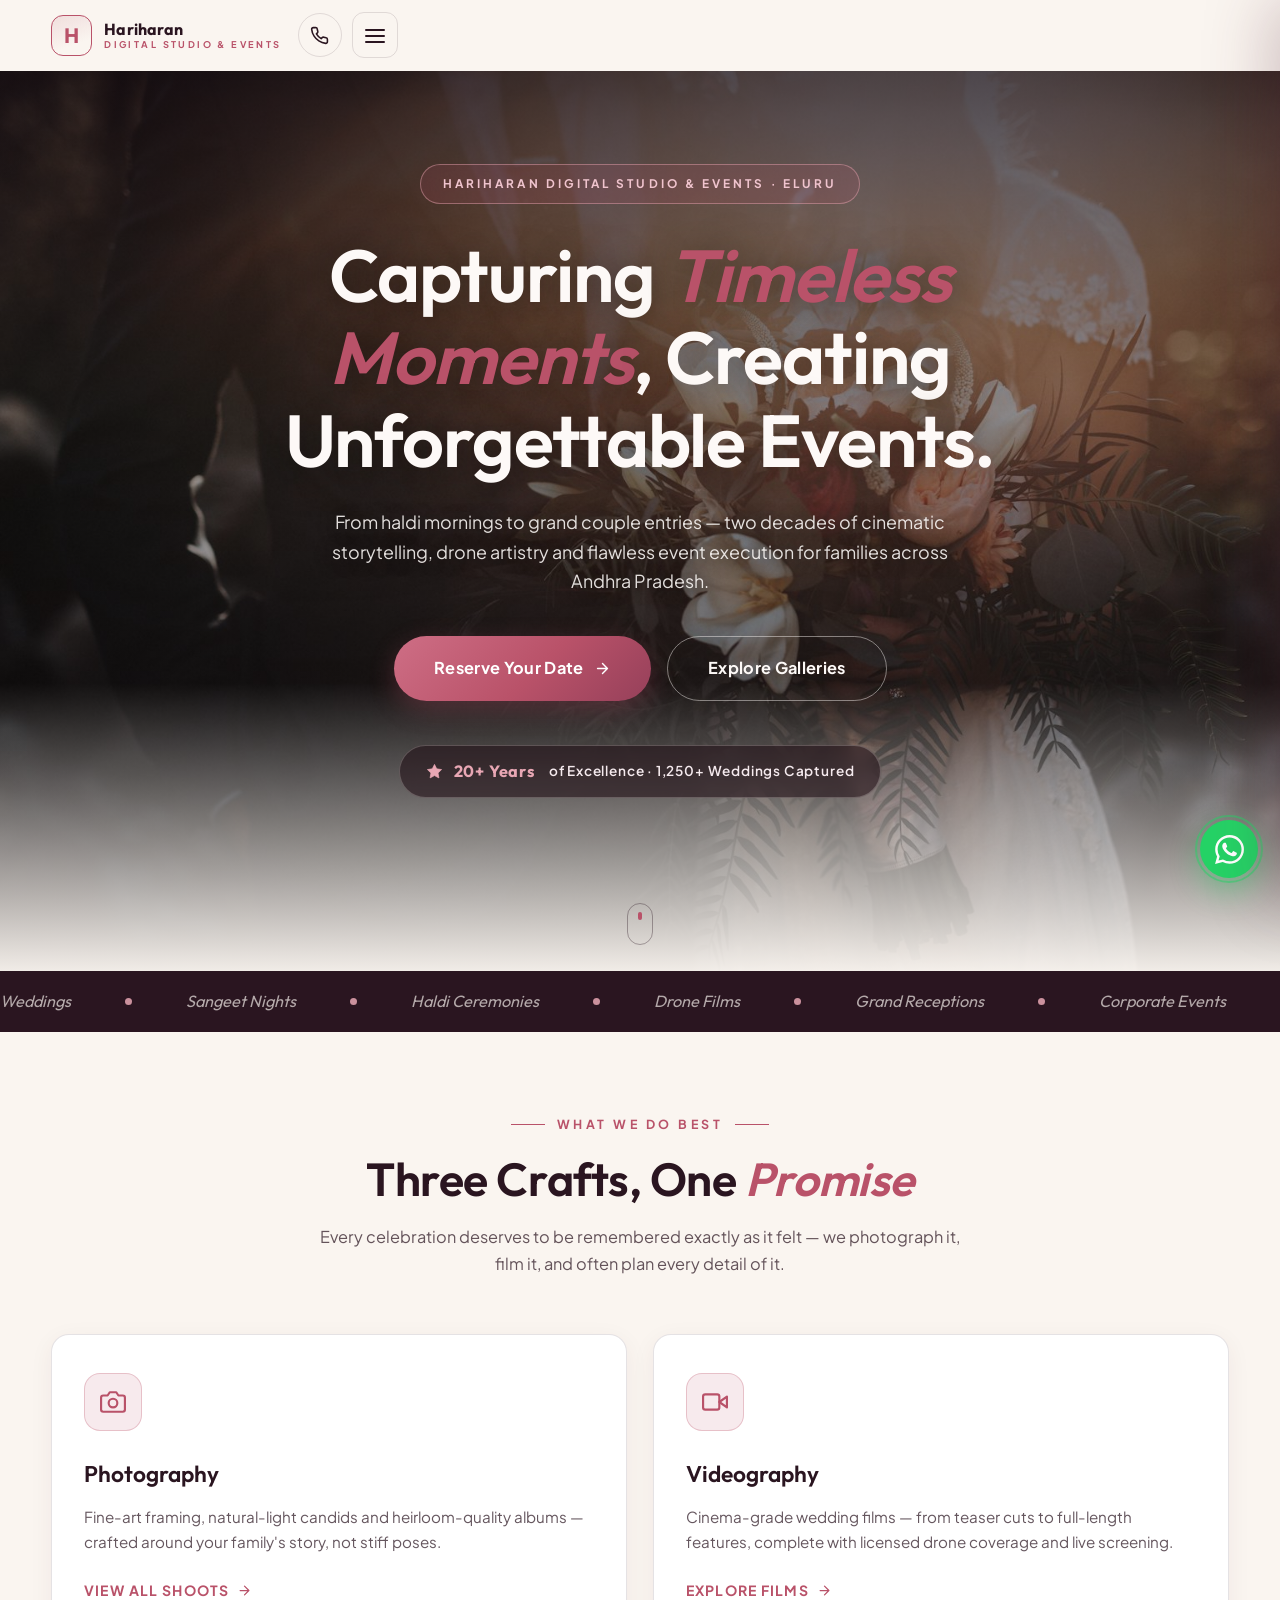
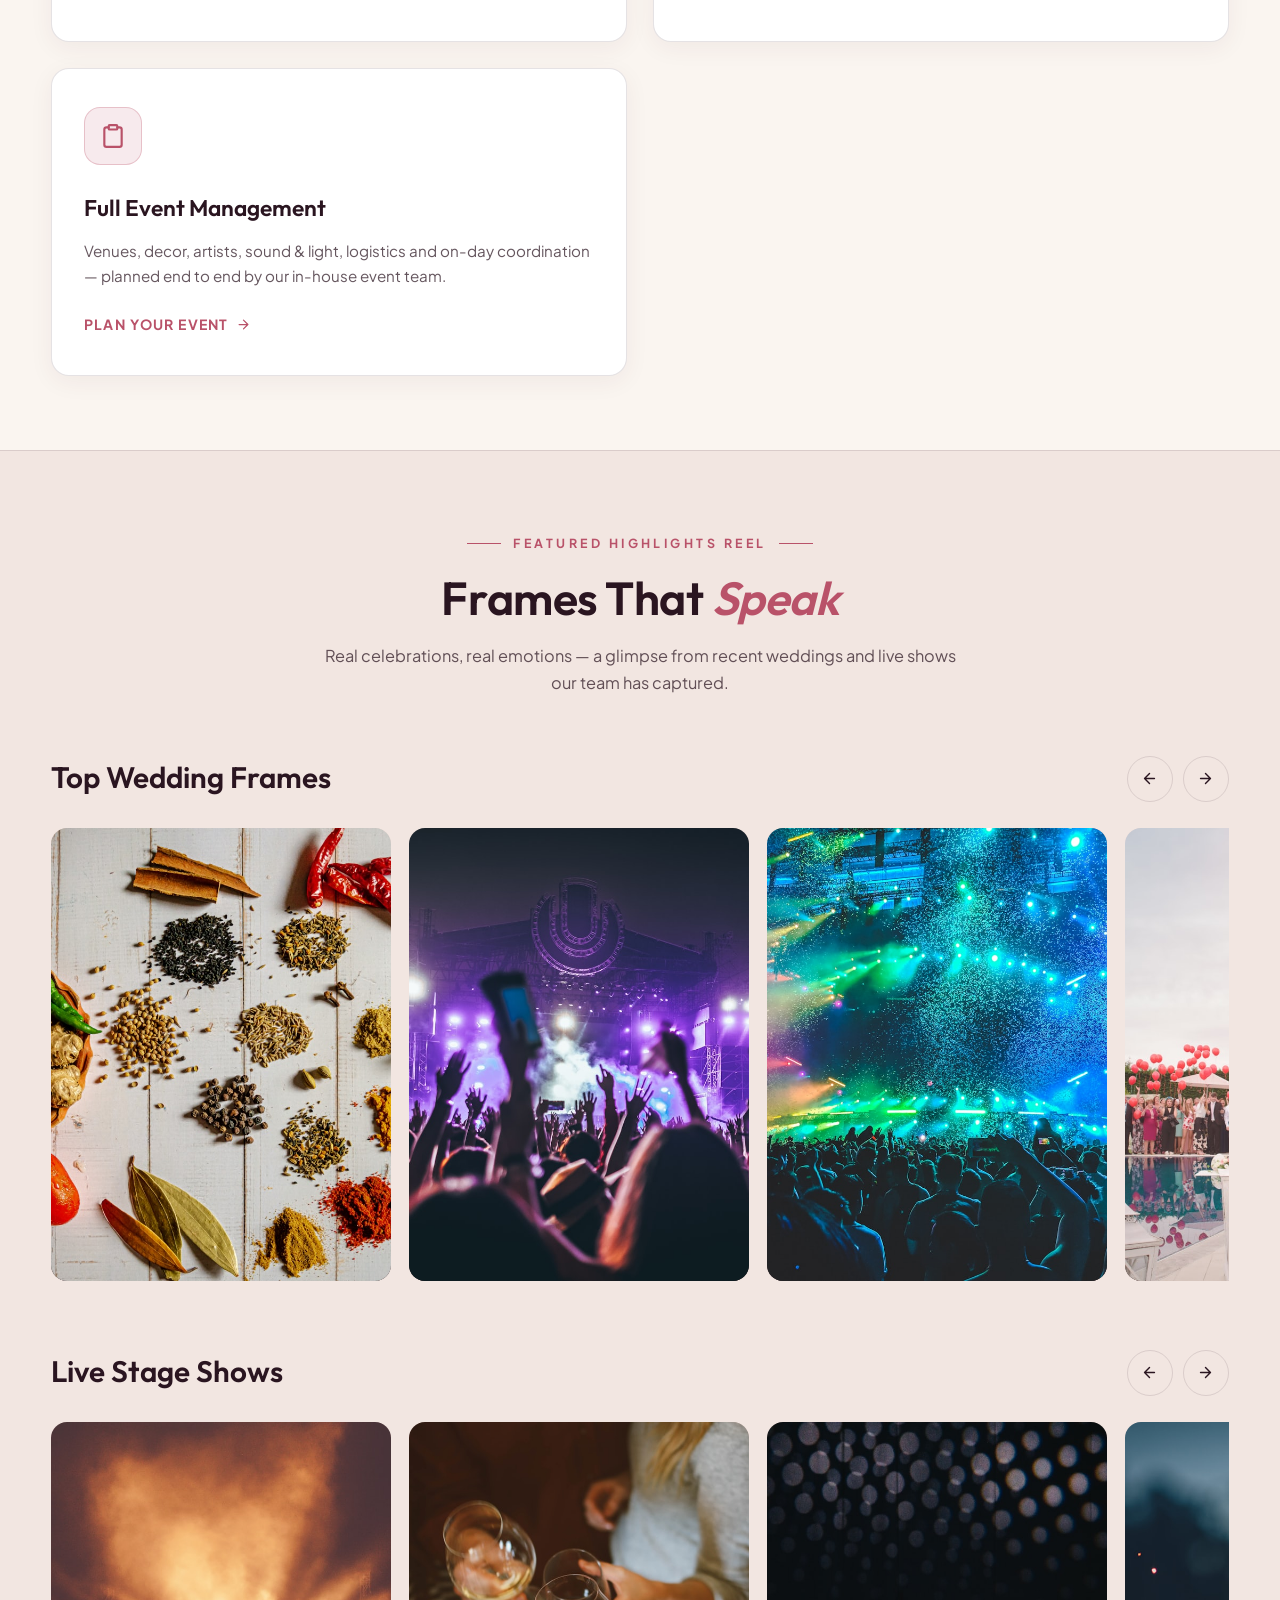
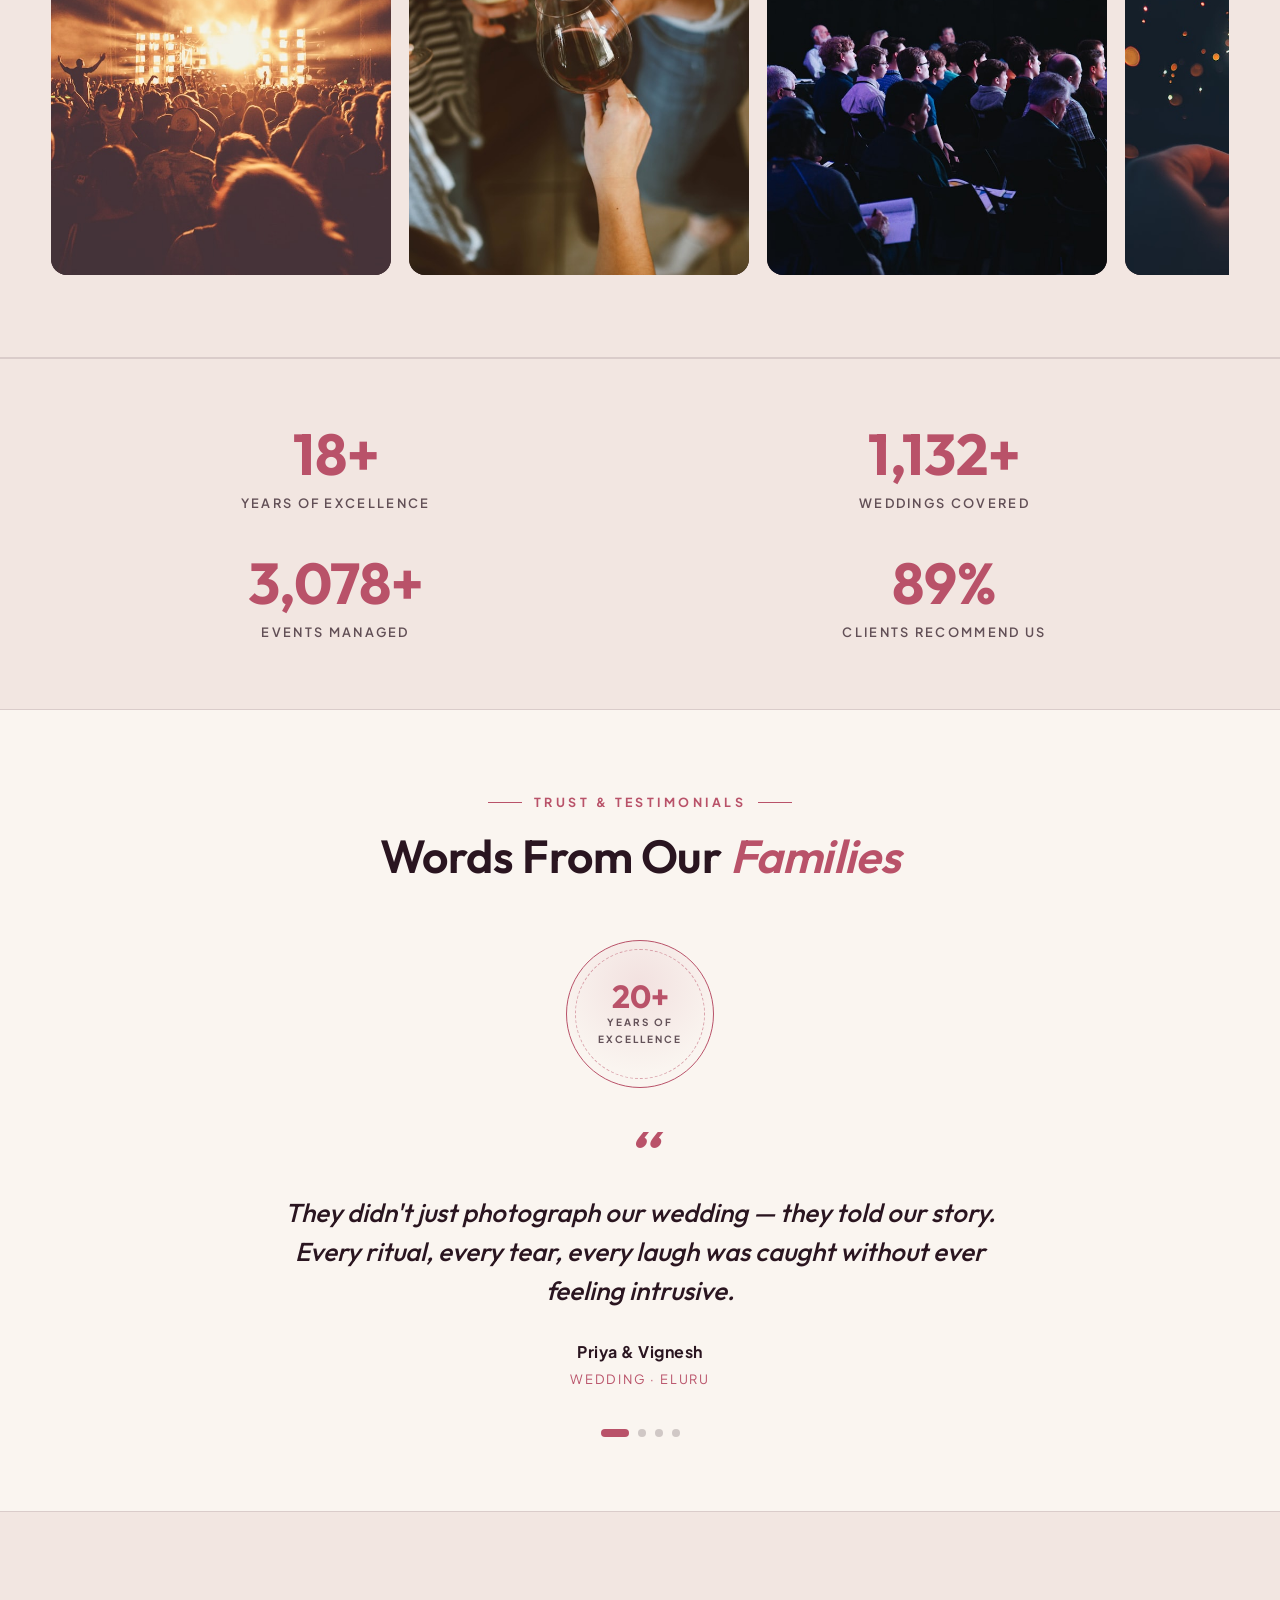
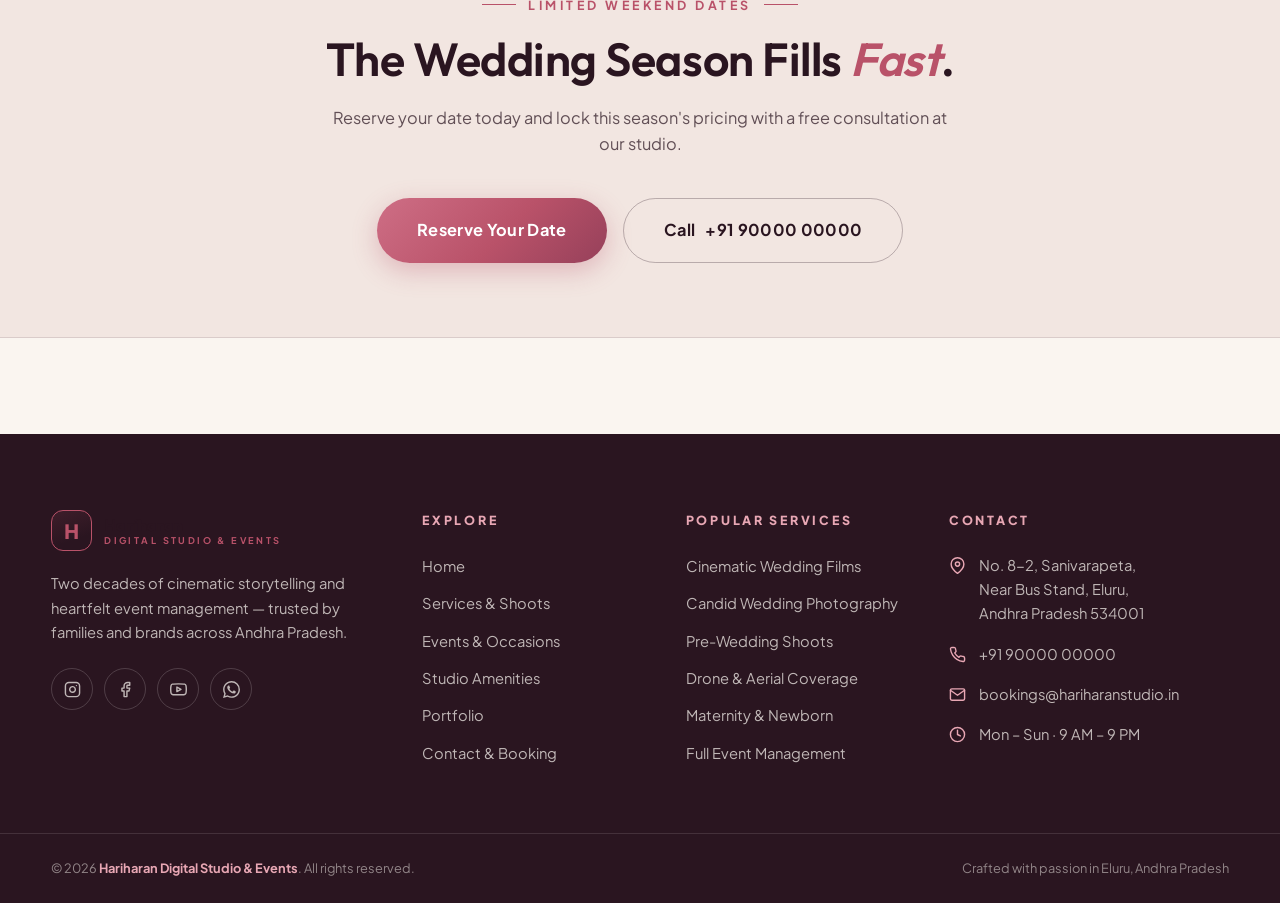
==== commit 84725355: "all" ====
--- a/index.html
+++ b/index.html
@@ -9,7 +9,7 @@
 <link rel="icon" href="data:image/svg+xml,%3Csvg xmlns=%27http://www.w3.org/2000/svg%27 viewBox=%270 0 64 64%27%3E%3Crect width=%2764%27 height=%2764%27 rx=%2714%27 fill=%27%23FAF5F0%27/%3E%3Ctext x=%2732%27 y=%2745%27 font-family=%27Georgia%27 font-size=%2738%27 fill=%27%23B95269%27 text-anchor=%27middle%27%3EH%3C/text%3E%3C/svg%3E">
 <link rel="preconnect" href="https://fonts.googleapis.com">
 <link rel="preconnect" href="https://fonts.gstatic.com" crossorigin>
-<link href="https://fonts.googleapis.com/css2?family=Playfair+Display:ital,wght@0,500;0,600;0,700;0,800;1,500;1,600&amp;family=Plus+Jakarta+Sans:wght@300;400;500;600;700;800&amp;display=swap" rel="stylesheet">
+<link href="https://fonts.googleapis.com/css2?family=Outfit:wght@300;400;500;600;700;800&amp;family=Plus+Jakarta+Sans:wght@300;400;500;600;700;800&amp;display=swap" rel="stylesheet">
 <link rel="stylesheet" href="css/style.css">
 </head>
 <body>
--- a/css/style.css
+++ b/css/style.css
@@ -10,7 +10,7 @@
   --ink-dim:rgba(42,21,32,.72);
   --ink-faint:rgba(42,21,32,.5);
   --line:rgba(42,21,32,.12);
-  --serif:'Playfair Display',Georgia,'Times New Roman',serif;
+  --serif:'Outfit',Georgia,'Times New Roman',sans-serif;
   --sans:'Plus Jakarta Sans','Segoe UI',system-ui,sans-serif;
   --radius:18px;
   --shadow:0 24px 50px rgba(93,42,58,.14);
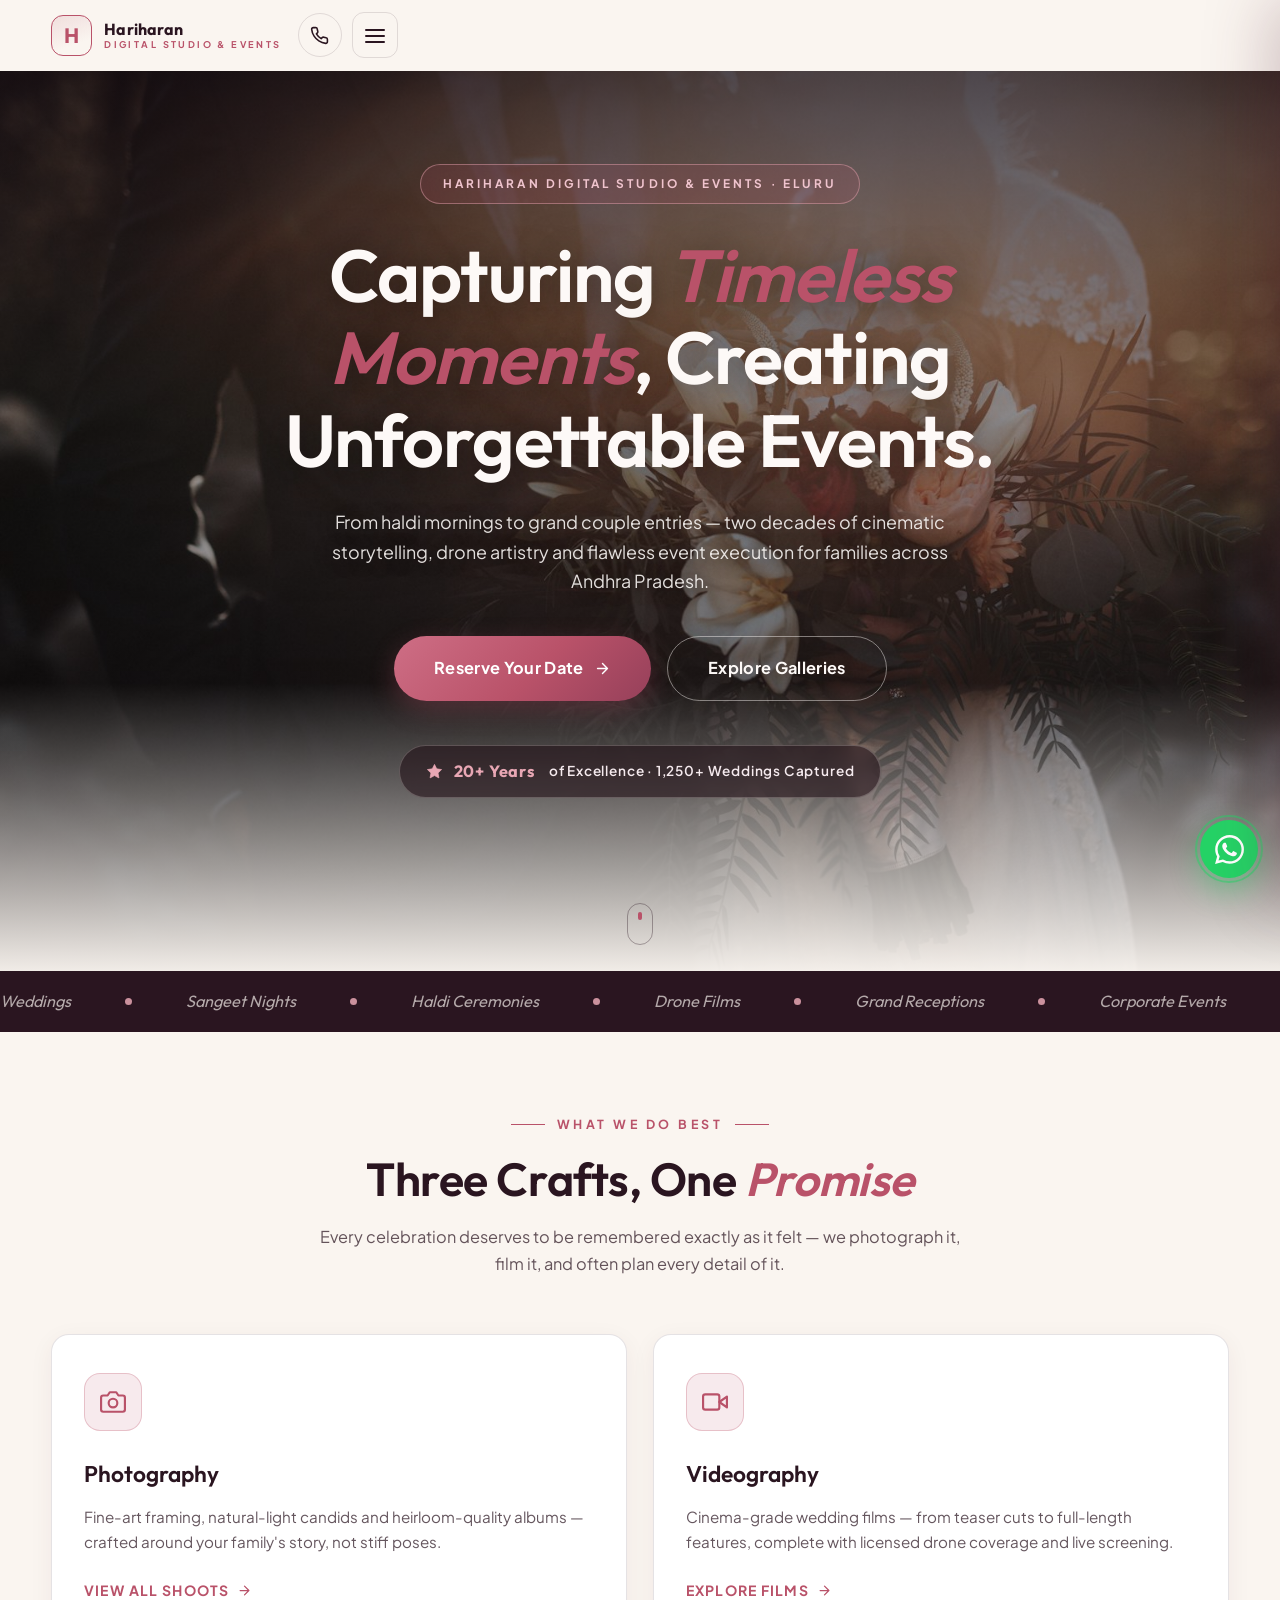
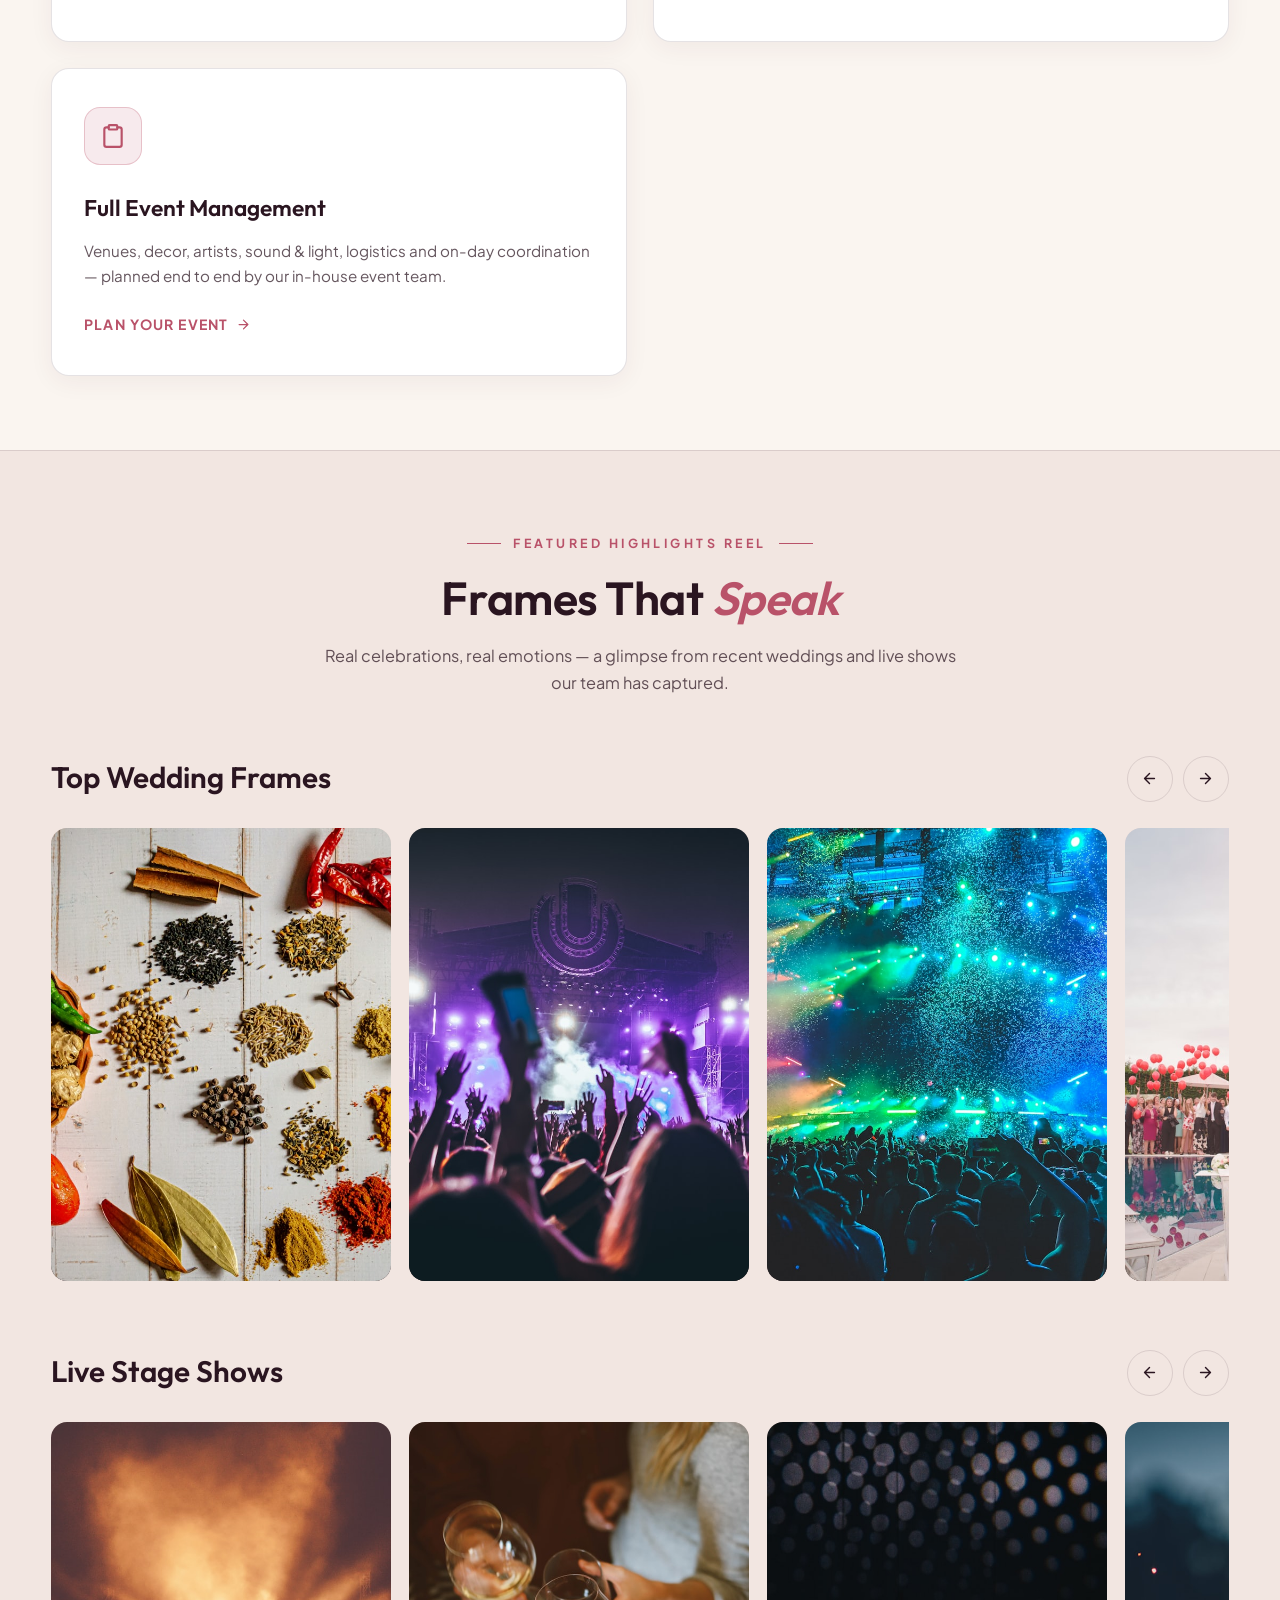
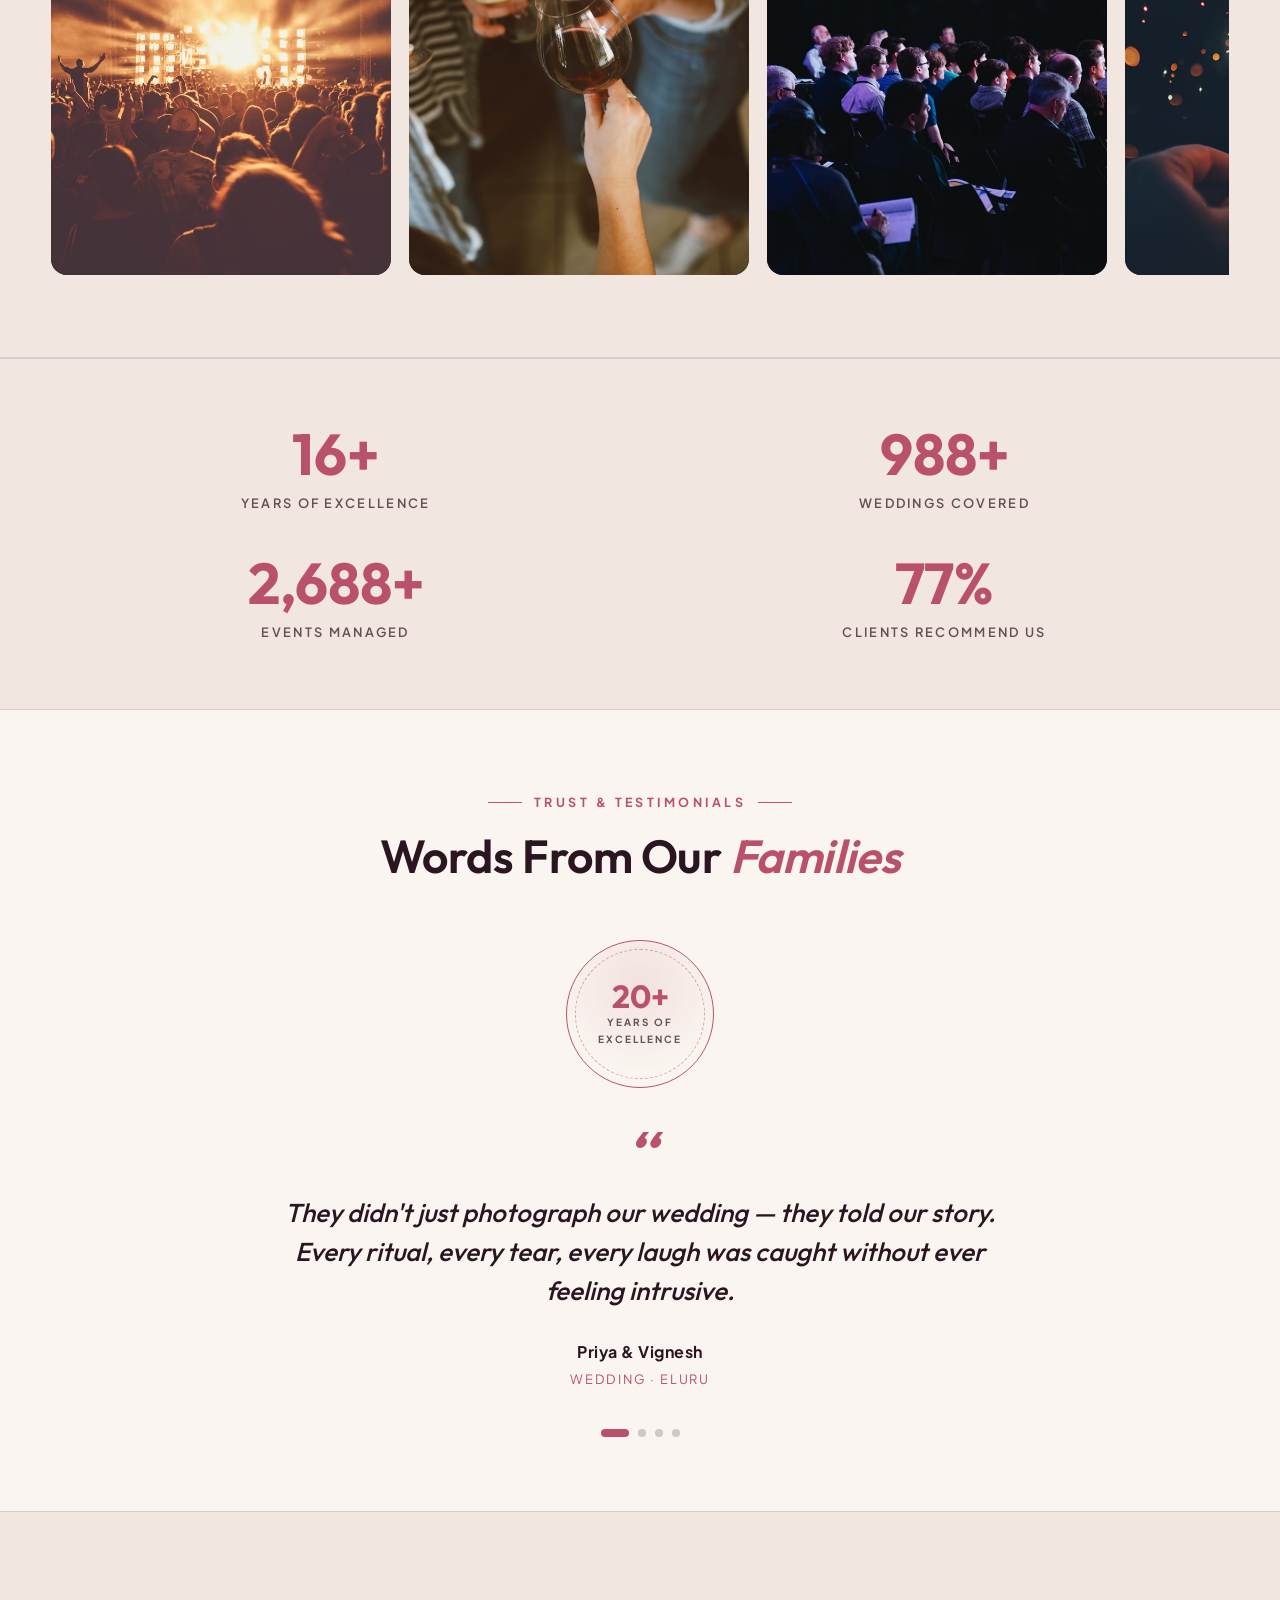
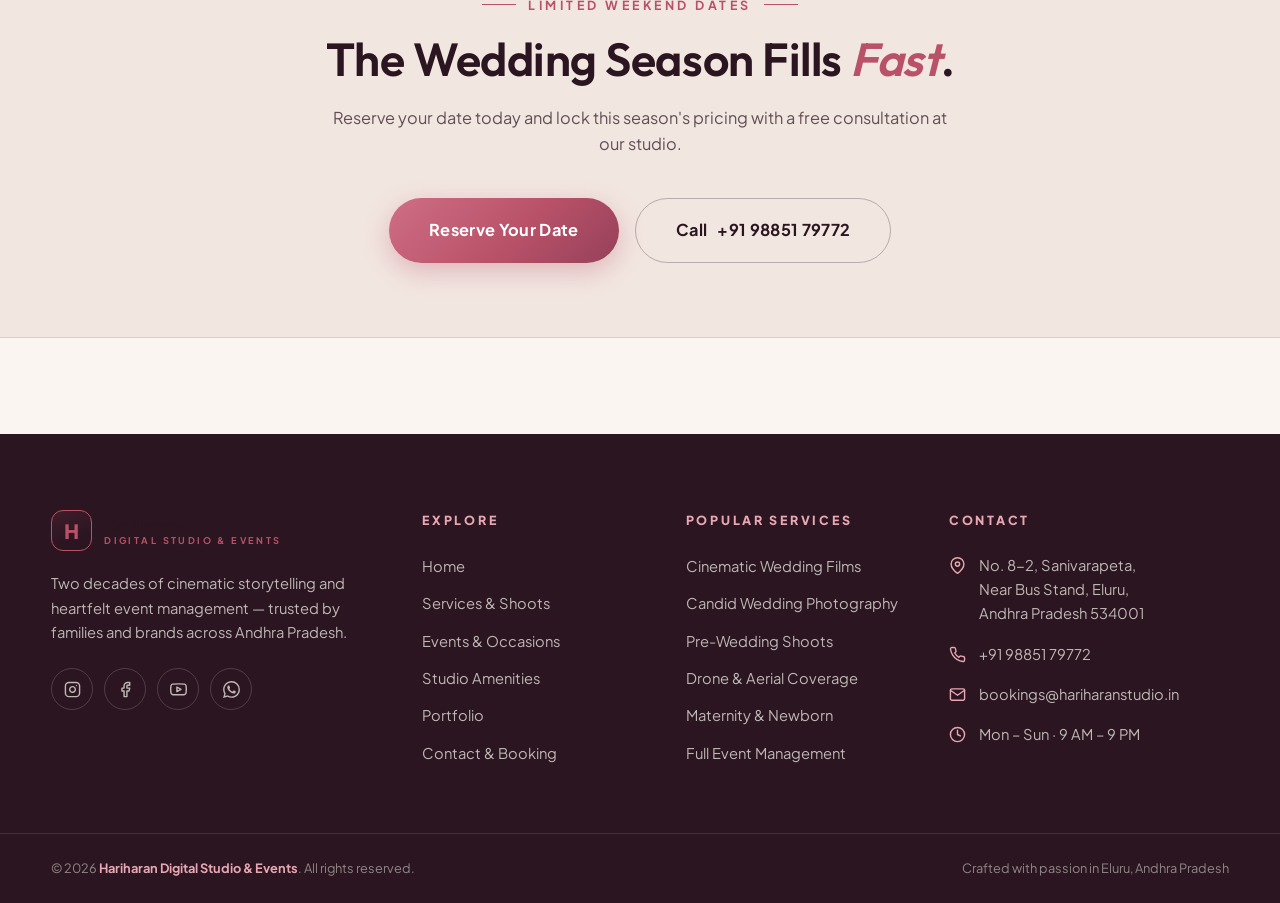
==== commit da92bc92: "akk" ====
--- a/index.html
+++ b/index.html
@@ -211,7 +211,7 @@
       <p class="section-sub">Reserve your date today and lock this season's pricing with a free consultation at our studio.</p>
       <div class="hero-ctas">
         <a href="contact.html" class="btn btn-gold btn-lg">Reserve Your Date</a>
-        <a href="tel:+919000000000" class="btn btn-outline btn-lg js-tel">Call <span data-phone></span></a>
+        <a href="tel:+919885179772" class="btn btn-outline btn-lg js-tel">Call <span data-phone></span></a>
       </div>
     </div>
   </section>
--- a/css/style.css
+++ b/css/style.css
@@ -659,6 +659,11 @@
   .footer-grid{grid-template-columns:1fr}
   .exp-badge{padding:10px 18px;font-size:.78rem}
 }
+@media (max-width:768px){
+  html,body{overflow-x:hidden;-webkit-overflow-scrolling:touch}
+  body{touch-action:pan-y;overscroll-behavior-x:none}
+  .ticker,.reel-track{overscroll-behavior-x:none}
+}
 @media (prefers-reduced-motion:reduce){
   *,*::before,*::after{animation-duration:.01ms!important;animation-iteration-count:1!important;transition-duration:.01ms!important}
   html{scroll-behavior:auto}
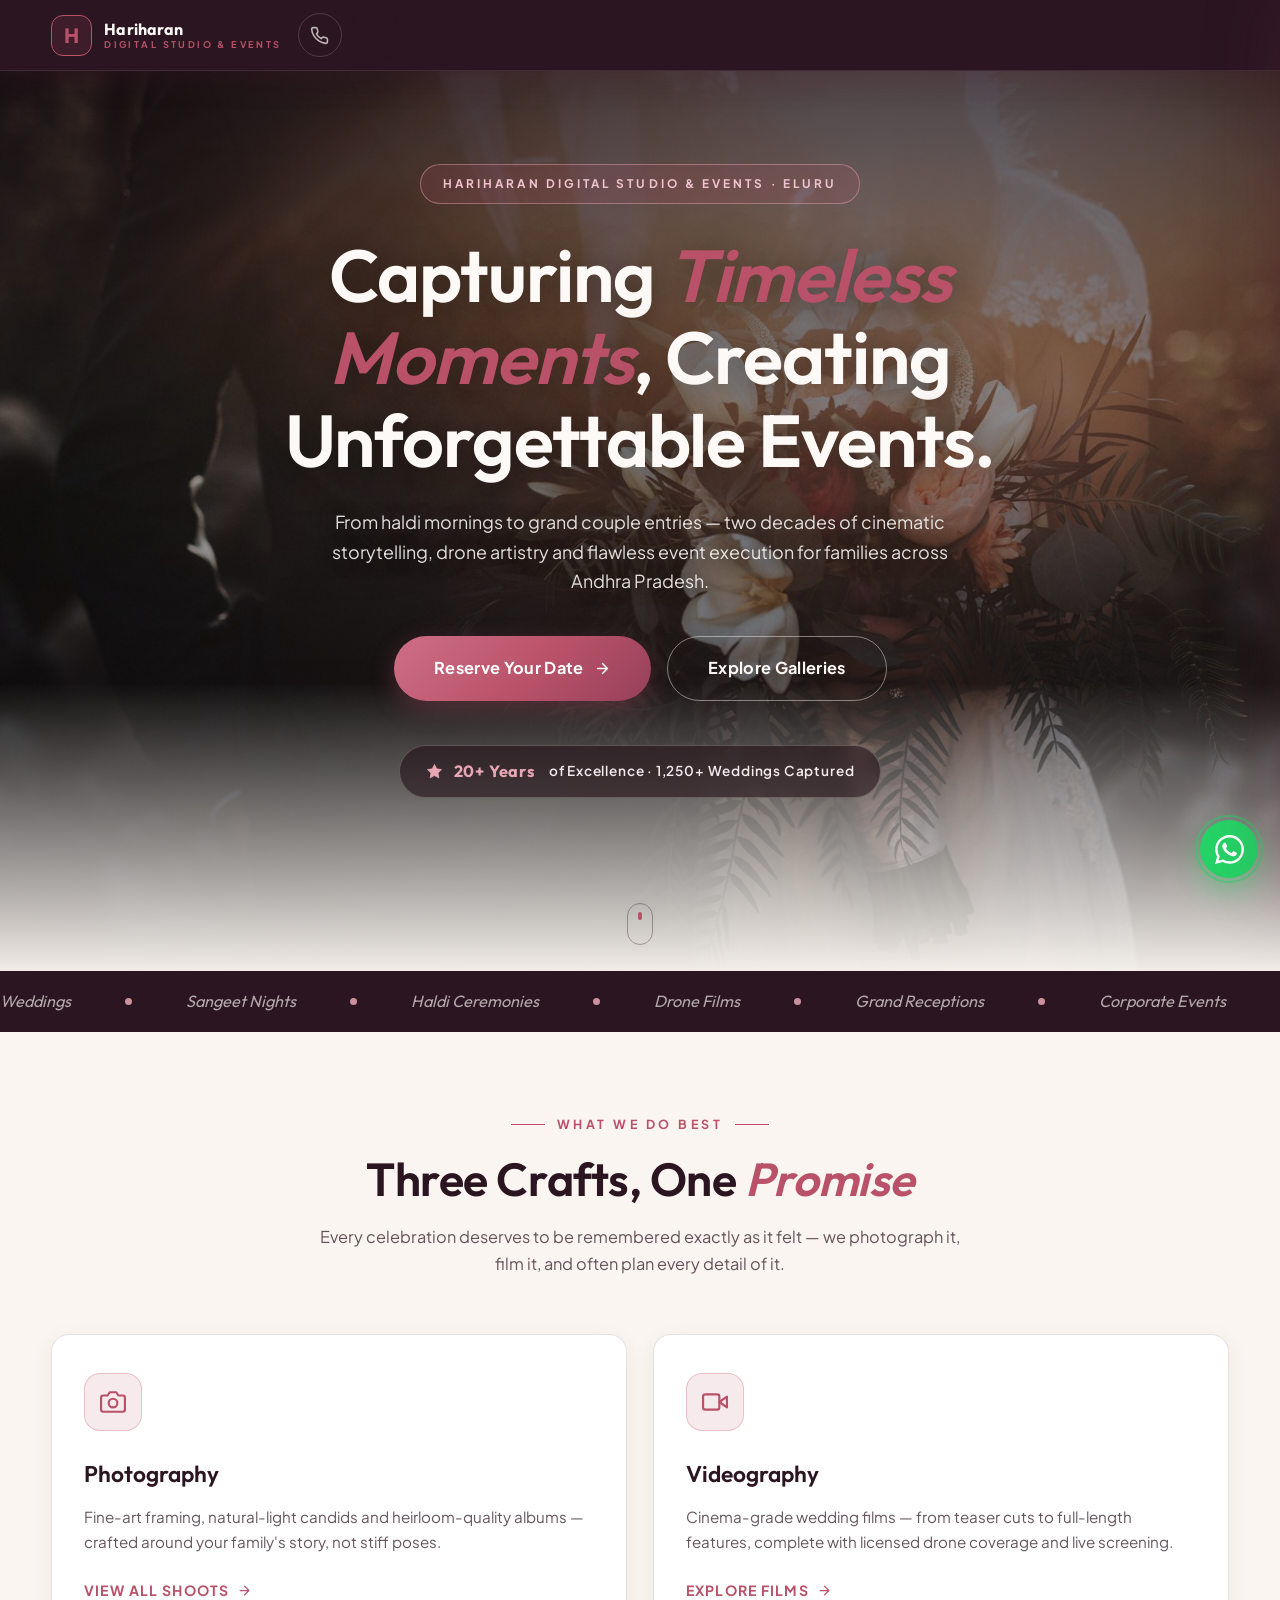
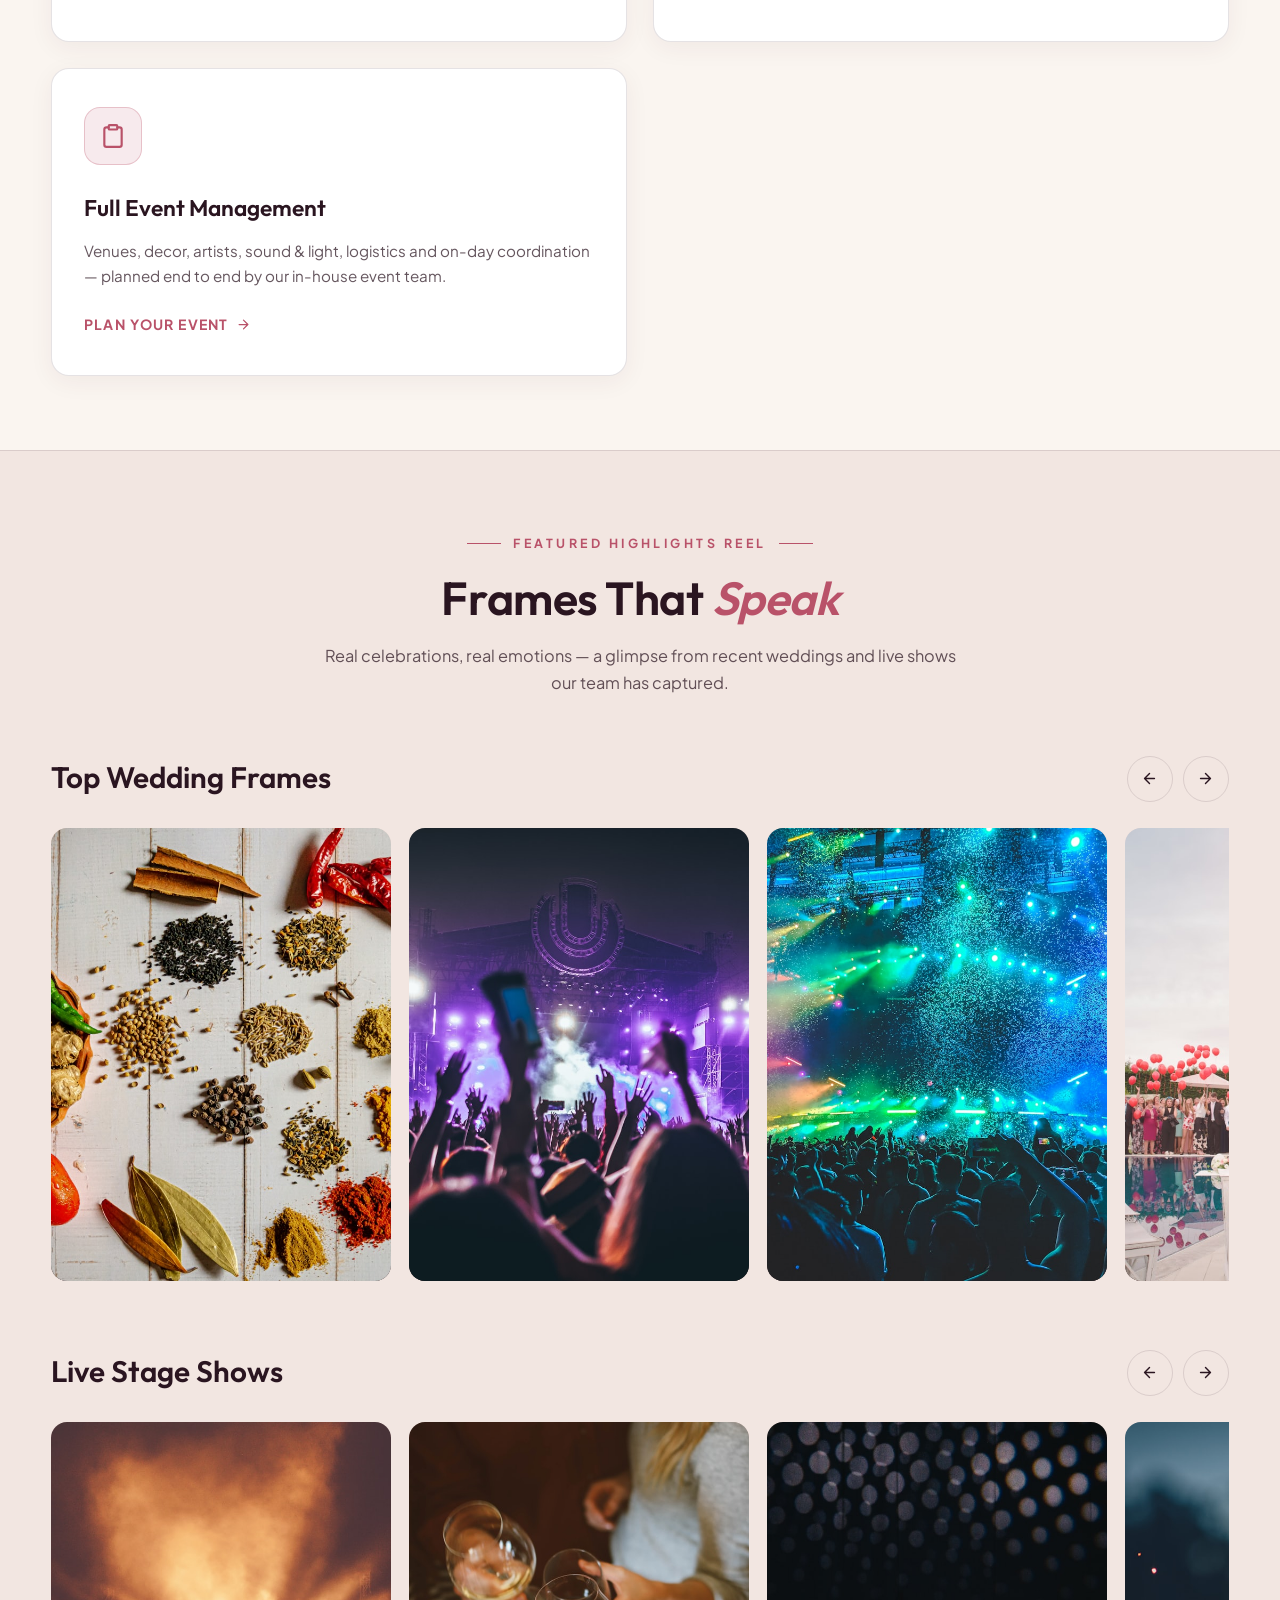
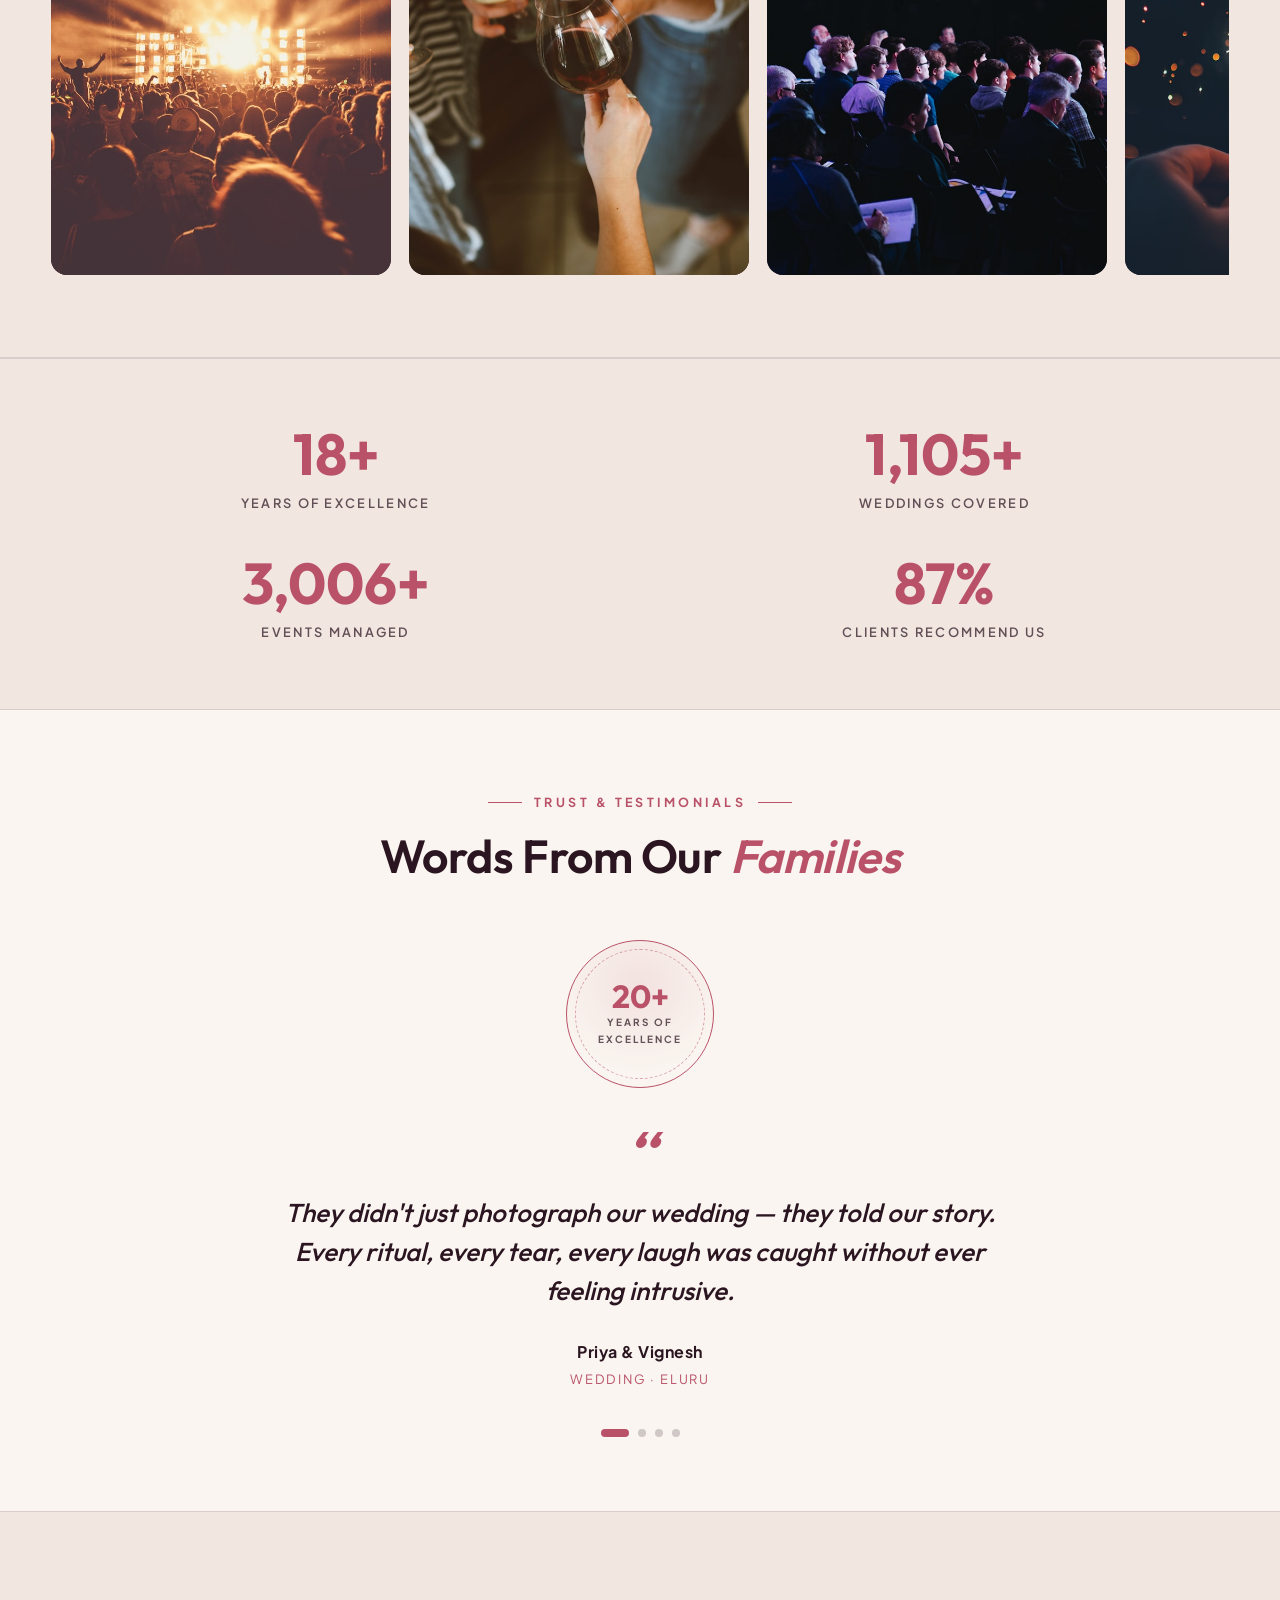
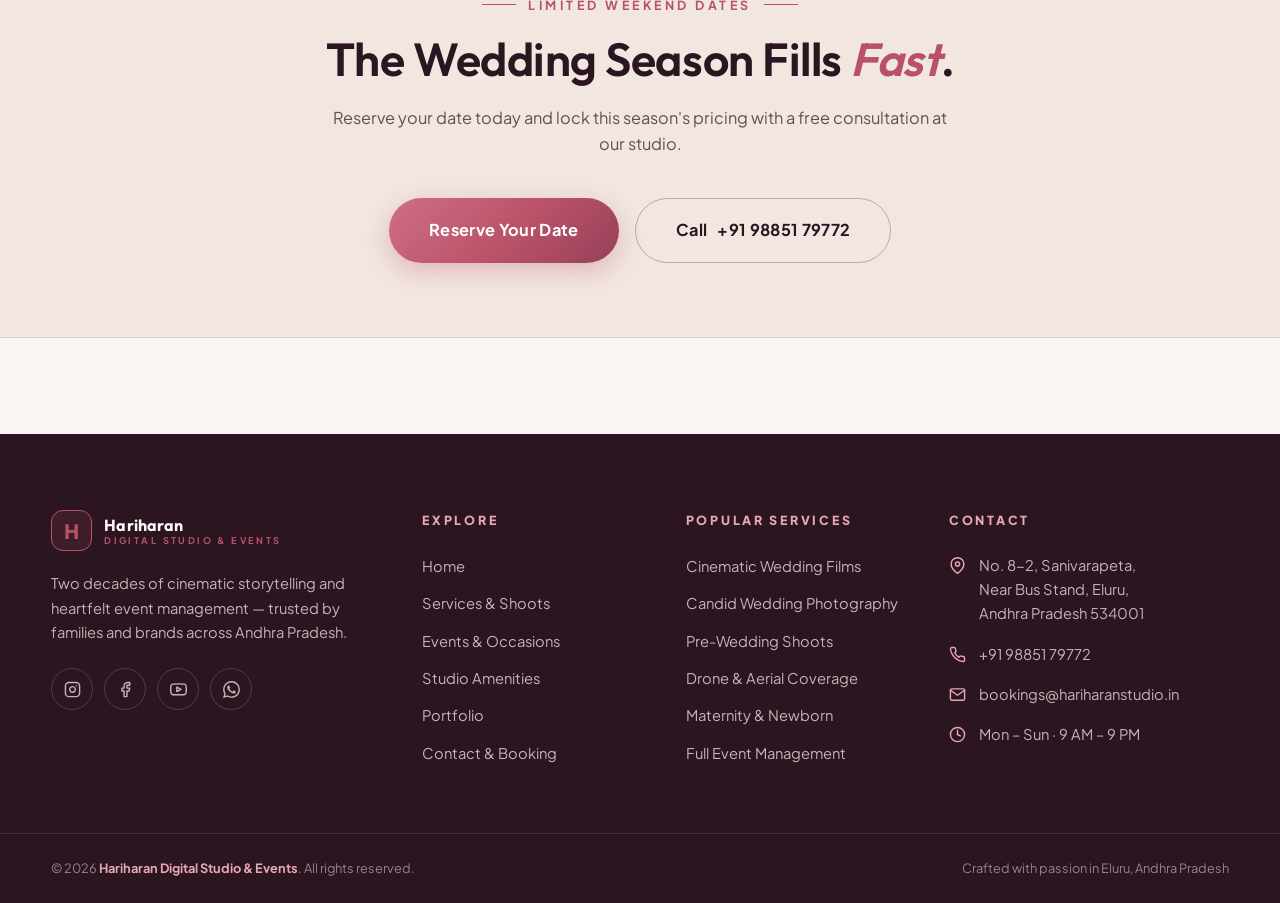
==== commit 8a707867: "Update index.html" ====
--- a/index.html
+++ b/index.html
@@ -48,7 +48,7 @@
 
   <section class="hero">
     <div class="hero-media" aria-hidden="true">
-      <video autoplay muted loop playsinline poster="assets/images/hero-poster.jpg">
+      <video autoplay muted playsinline poster="assets/images/hero-poster.jpg">
         <source src="assets/videos/hero-reel.mp4" type="video/mp4">
       </video>
     </div>
--- a/css/style.css
+++ b/css/style.css
@@ -93,22 +93,23 @@
 
 .site-header{
   position:sticky;top:0;z-index:100;
-  transition:background .35s var(--ease),box-shadow .35s,border-color .35s;
-  border-bottom:1px solid transparent;
-}
-.site-header.scrolled{
-  background:rgba(250,245,240,.9);
-  -webkit-backdrop-filter:blur(14px);backdrop-filter:blur(14px);
-  border-bottom-color:var(--line);
-  box-shadow:0 10px 30px rgba(93,42,58,.1);
-}
+  background:#2A1520;
+  border-bottom:1px solid rgba(250,245,240,.1);
+  box-shadow:0 10px 30px rgba(93,42,58,.2);
+}
+.nav-link::after{background:var(--gold)}
+.icon-btn:hover{color:#E8A7B4;border-color:#E8A7B4}
+.nav-toggle span{background:rgba(250,245,240,.72)}
+.nav-toggle{border-color:rgba(250,245,240,.18)}
+.nav-toggle:hover span{background:#E8A7B4}
+.brand-text b{color:#FDF9F7}
 .header-inner{display:flex;align-items:center;gap:24px;height:78px}
 .brand{display:flex;align-items:center;gap:12px;flex-shrink:0}
 .brand-mark{
   width:44px;height:44px;display:grid;place-items:center;
   border:1.5px solid var(--gold);border-radius:12px;
   font-family:var(--serif);font-weight:700;font-size:1.4rem;color:var(--gold);
-  background:linear-gradient(160deg,rgba(185,82,105,.14),transparent 70%);
+  background:rgba(185,82,105,.14);
 }
 .brand-text{display:flex;flex-direction:column;line-height:1.15;font-family:var(--serif)}
 .brand-text b{font-size:1rem;font-weight:700;letter-spacing:.01em}
@@ -118,20 +119,20 @@
 .main-nav ul{display:flex;align-items:center;gap:clamp(10px,1.8vw,26px)}
 .nav-link{
   position:relative;font-size:clamp(.72rem,.65vw,.84rem);font-weight:600;letter-spacing:.03em;
-  color:var(--ink-dim);padding:6px 0;transition:color .25s;
+  color:rgba(250,245,240,.72);padding:6px 0;transition:color .25s;
   white-space:nowrap;
 }
 .nav-link::after{
   content:"";position:absolute;left:0;bottom:-2px;width:0;height:2px;
   background:var(--gold);border-radius:2px;transition:width .3s var(--ease);
 }
-.nav-link:hover,.nav-link.active{color:var(--ink)}
+.nav-link:hover,.nav-link.active{color:#FDF9F7}
 .nav-link.active::after,.nav-link:hover::after{width:100%}
 .nav-cta{margin-left:clamp(8px,1.2vw,26px);padding:clamp(8px,1vw,11px) clamp(14px,1.6vw,22px);font-size:clamp(.72rem,.6vw,.82rem);white-space:nowrap}
 .header-actions{display:none;align-items:center;gap:10px}
 .icon-btn{
   width:44px;height:44px;display:grid;place-items:center;
-  border:1px solid var(--line);border-radius:50%;color:var(--ink);
+  border:1px solid rgba(250,245,240,.18);border-radius:50%;color:rgba(250,245,240,.72);
   transition:border-color .25s,color .25s,transform .25s;
 }
 .icon-btn:hover{border-color:var(--gold);color:var(--gold)}
@@ -633,7 +634,8 @@
   .main-nav.open{transform:none}
   .main-nav ul{flex-direction:column;align-items:flex-start;gap:4px;width:100%}
   .main-nav li{width:100%;border-bottom:1px solid var(--line)}
-  .nav-link{display:block;padding:16px 2px;font-size:1.02rem}
+  .nav-link{display:block;padding:16px 2px;font-size:1.02rem;color:var(--ink)}
+  .nav-link:hover,.nav-link.active{color:var(--gold)}
   .nav-cta{margin:26px 0 0;width:100%}
   .header-actions{display:flex}
   .call-btn{display:grid}
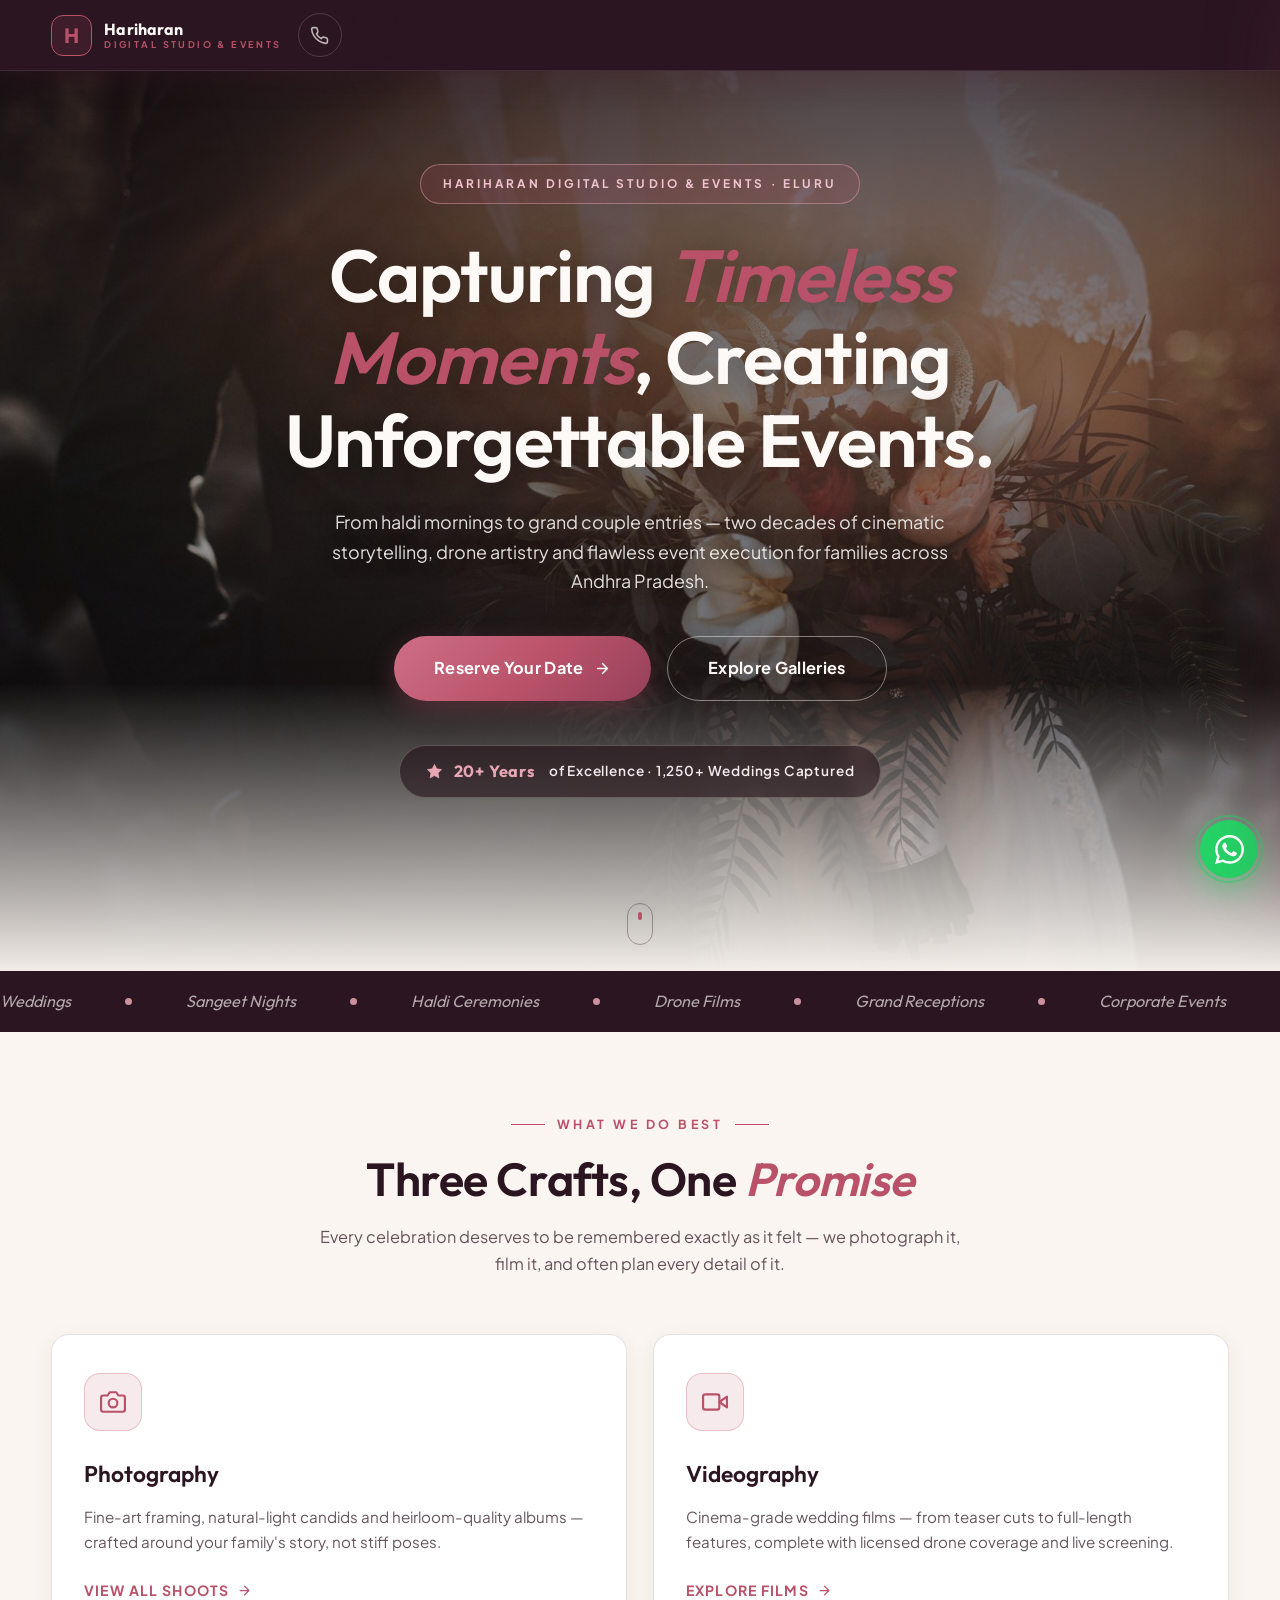
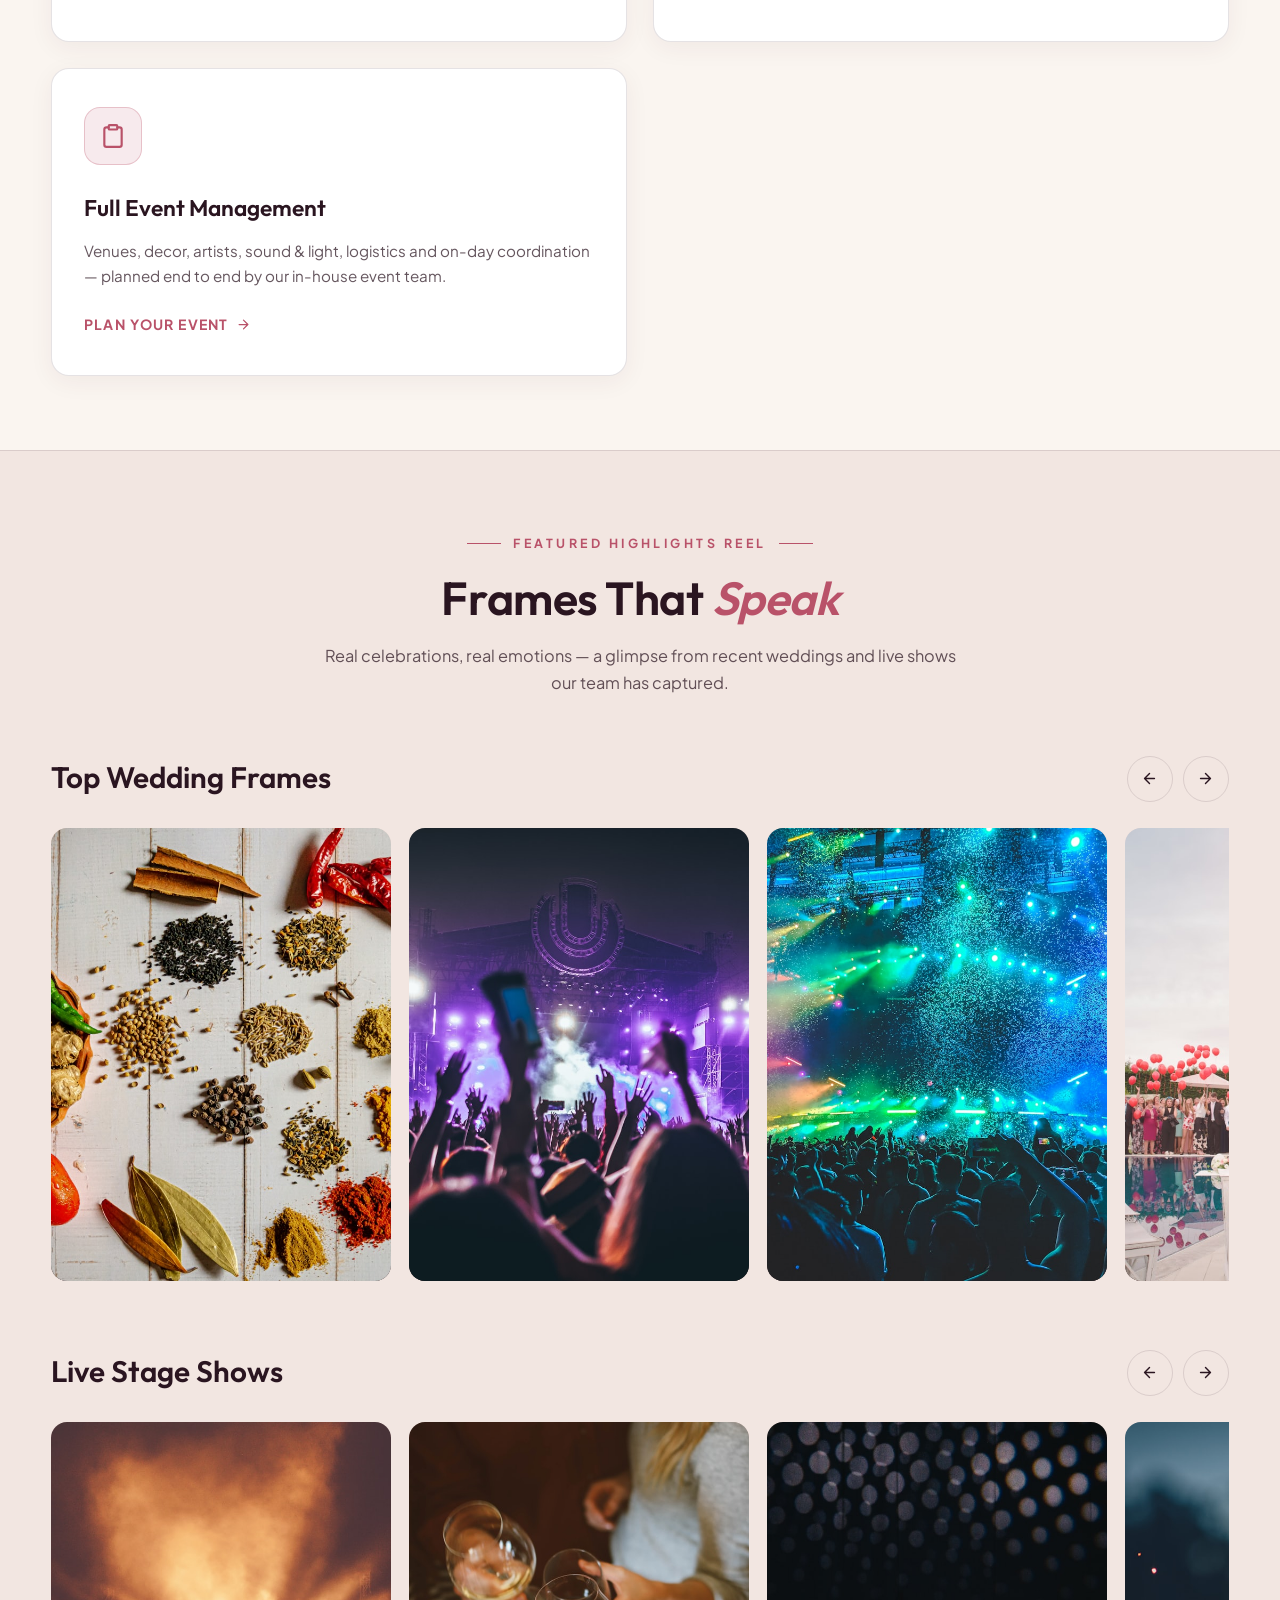
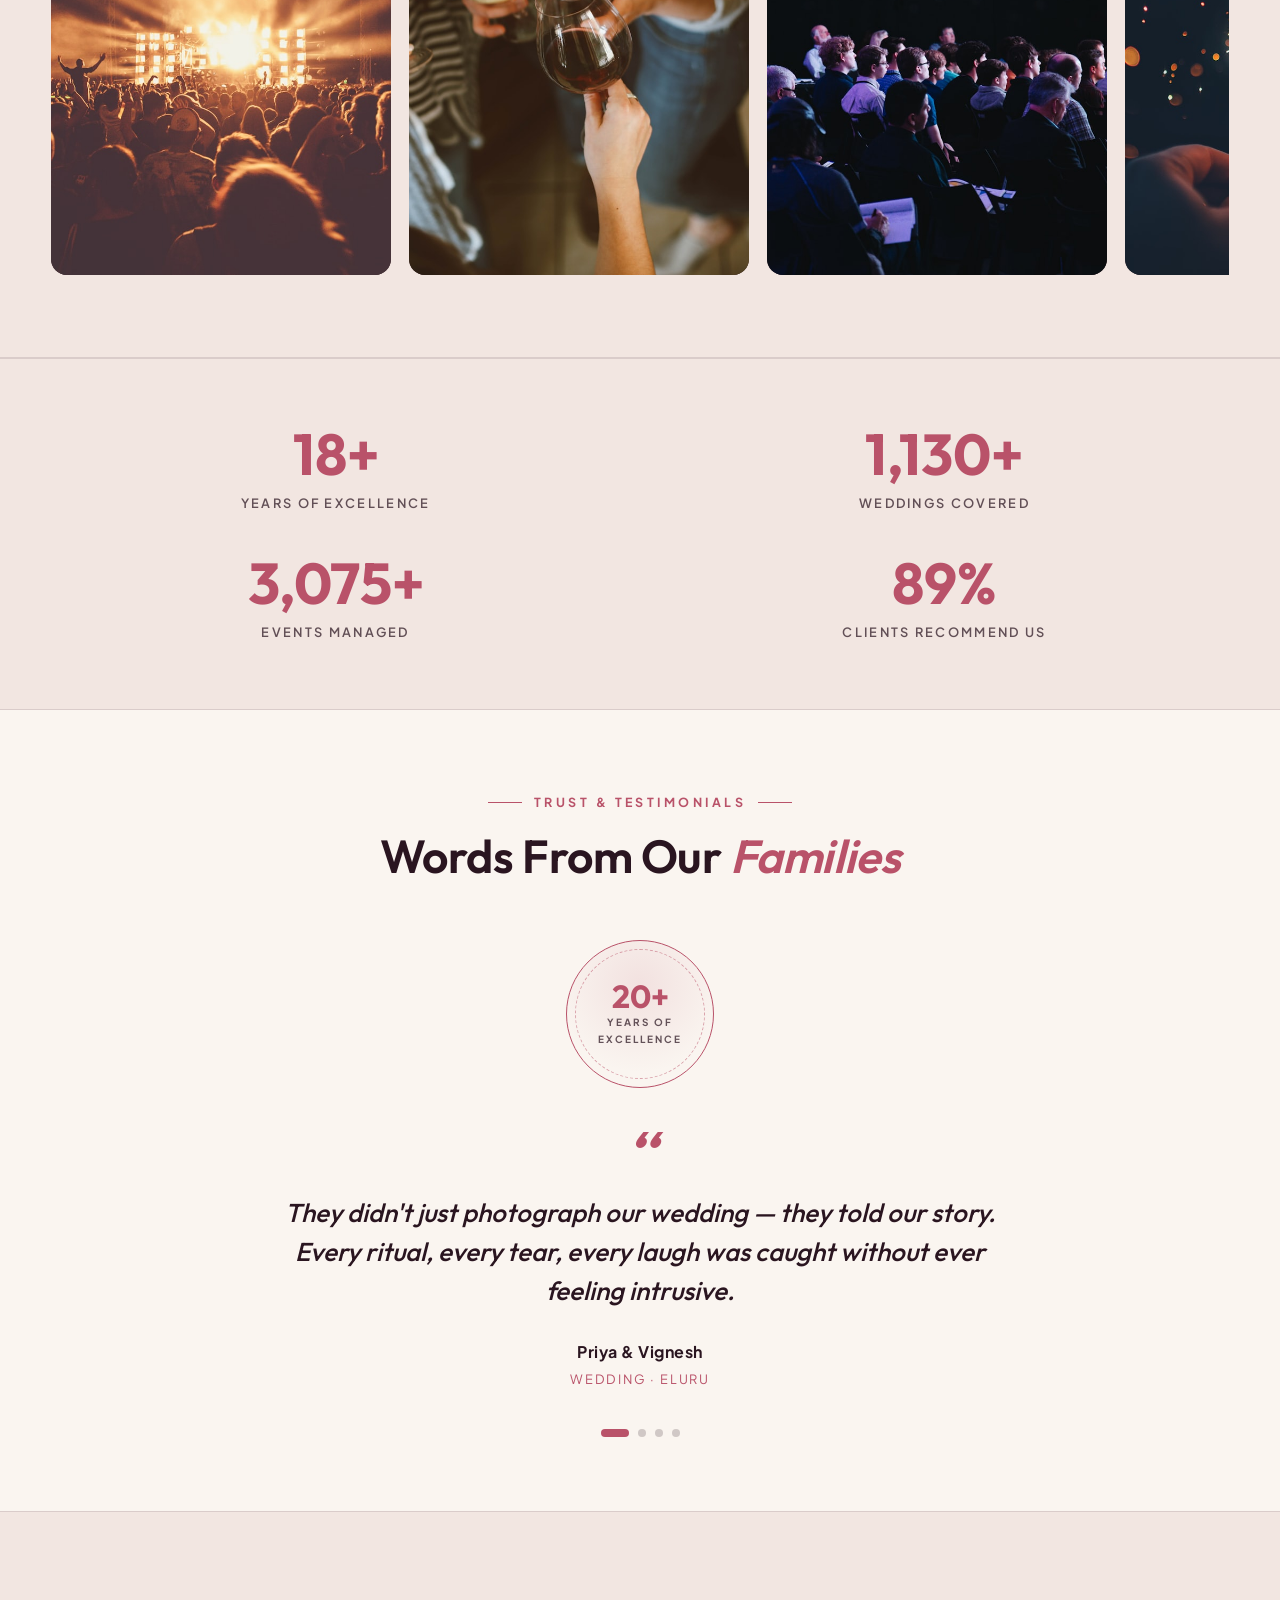
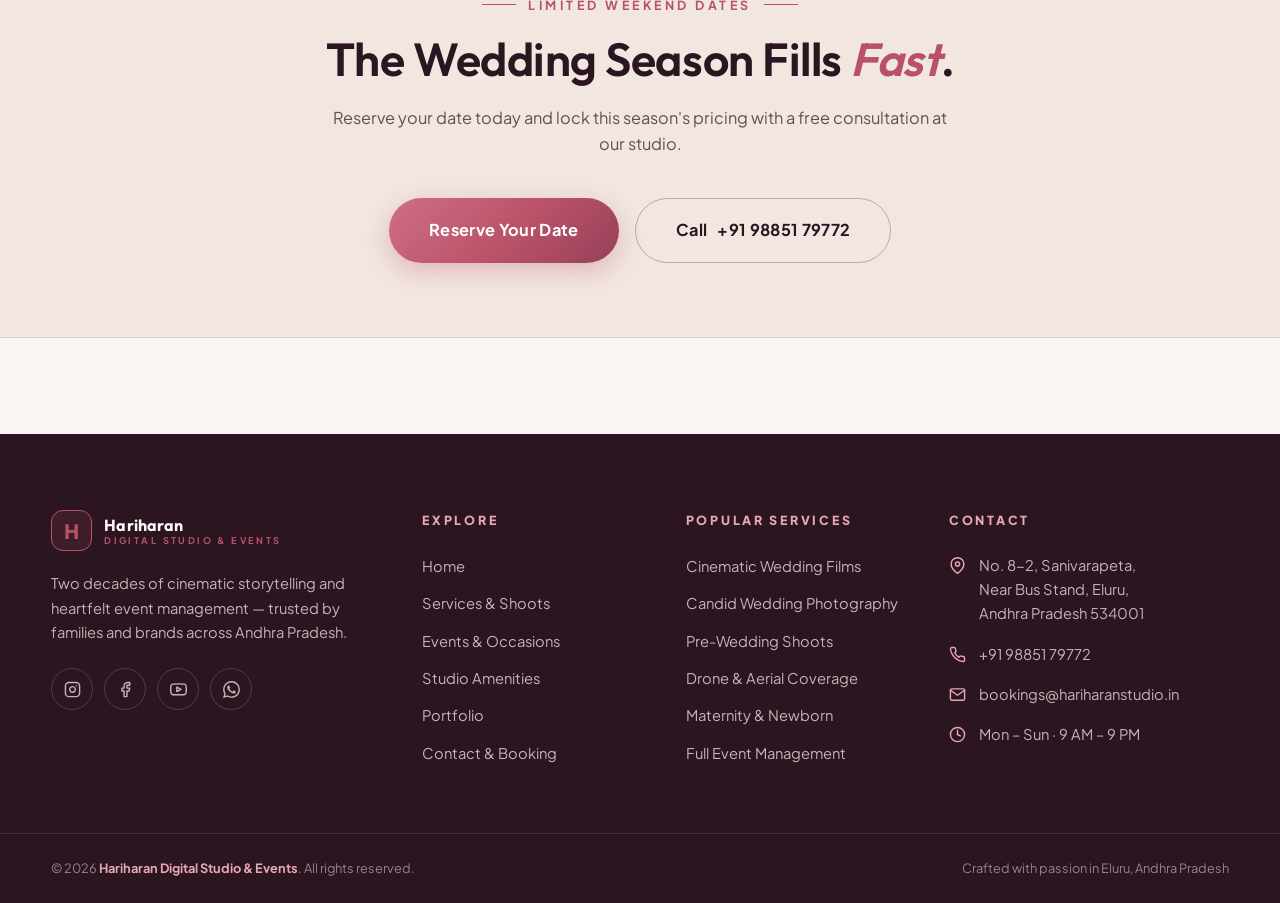
==== commit 4e9a87f0: "all" ====
--- a/index.html
+++ b/index.html
@@ -48,7 +48,7 @@
 
   <section class="hero">
     <div class="hero-media" aria-hidden="true">
-      <video autoplay muted playsinline poster="assets/images/hero-poster.jpg">
+      <video autoplay muted loop playsinline poster="assets/images/hero-poster.jpg">
         <source src="assets/videos/hero-reel.mp4" type="video/mp4">
       </video>
     </div>
